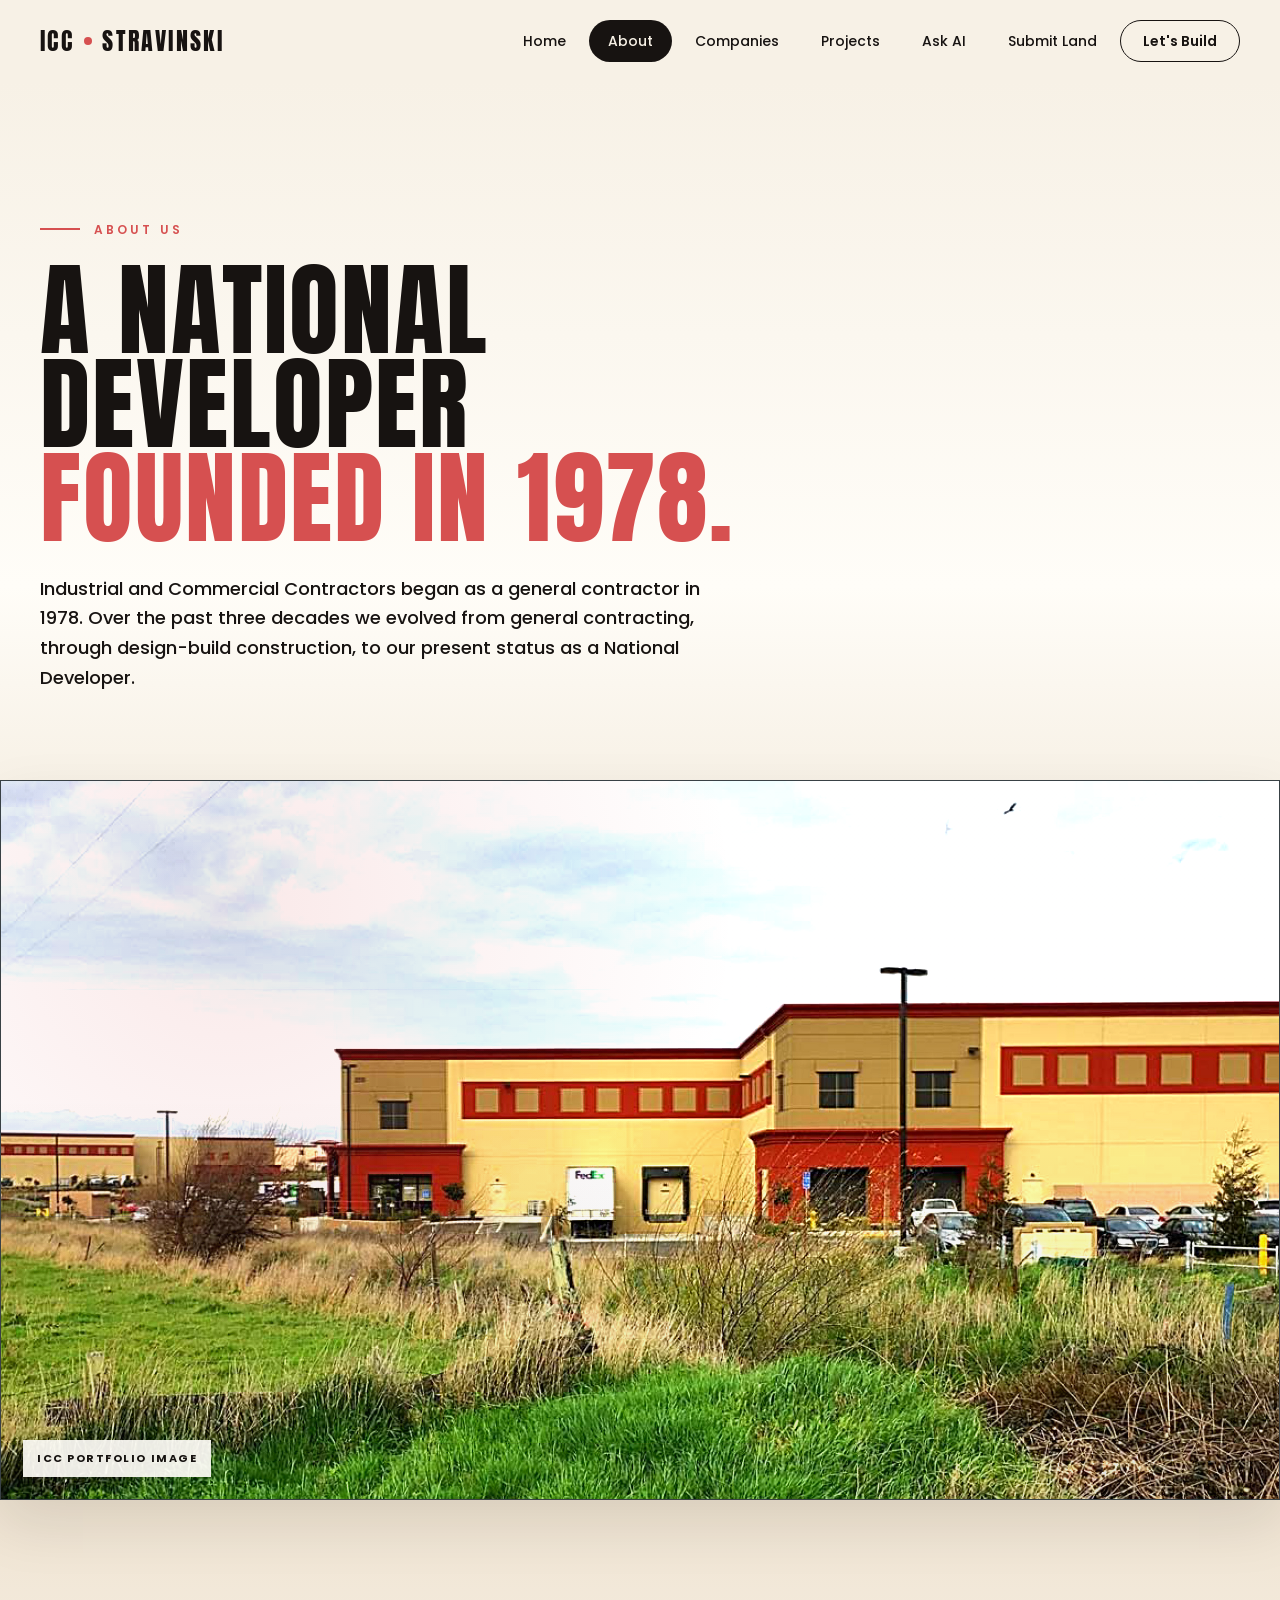
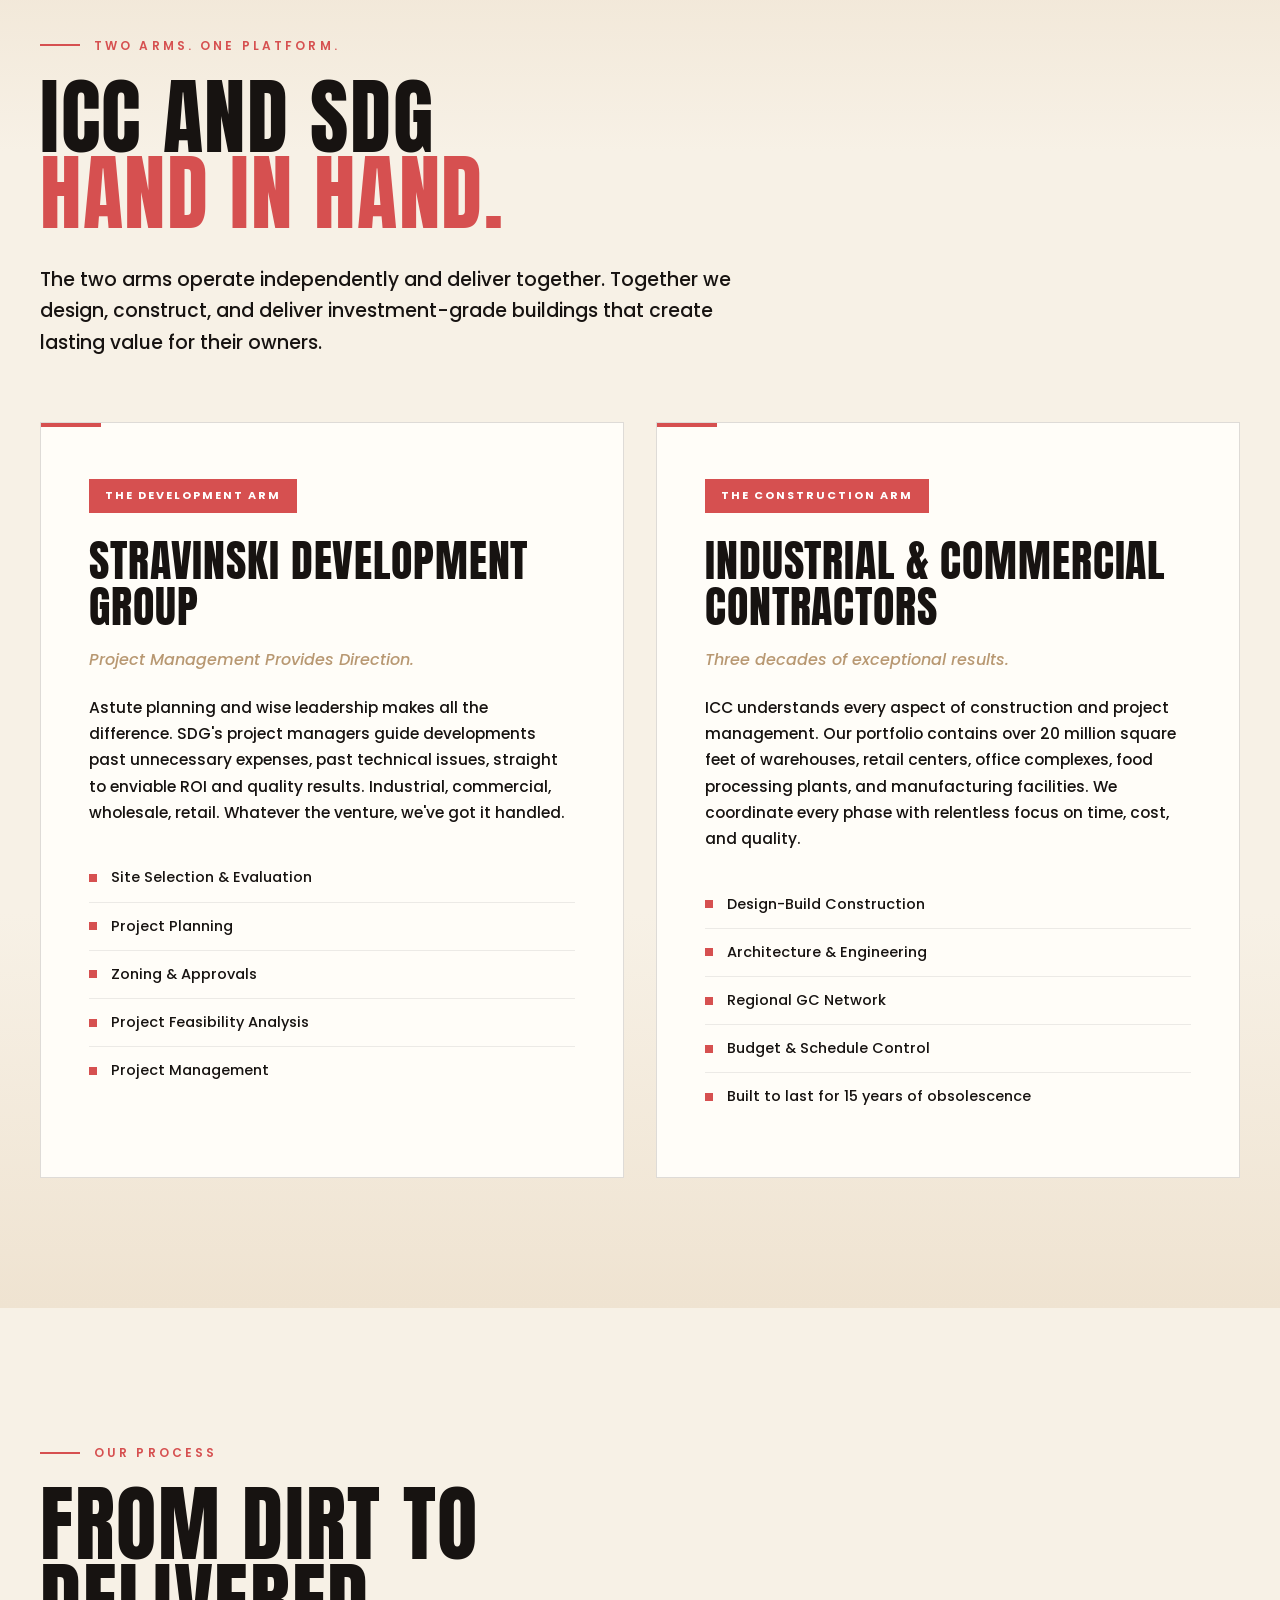
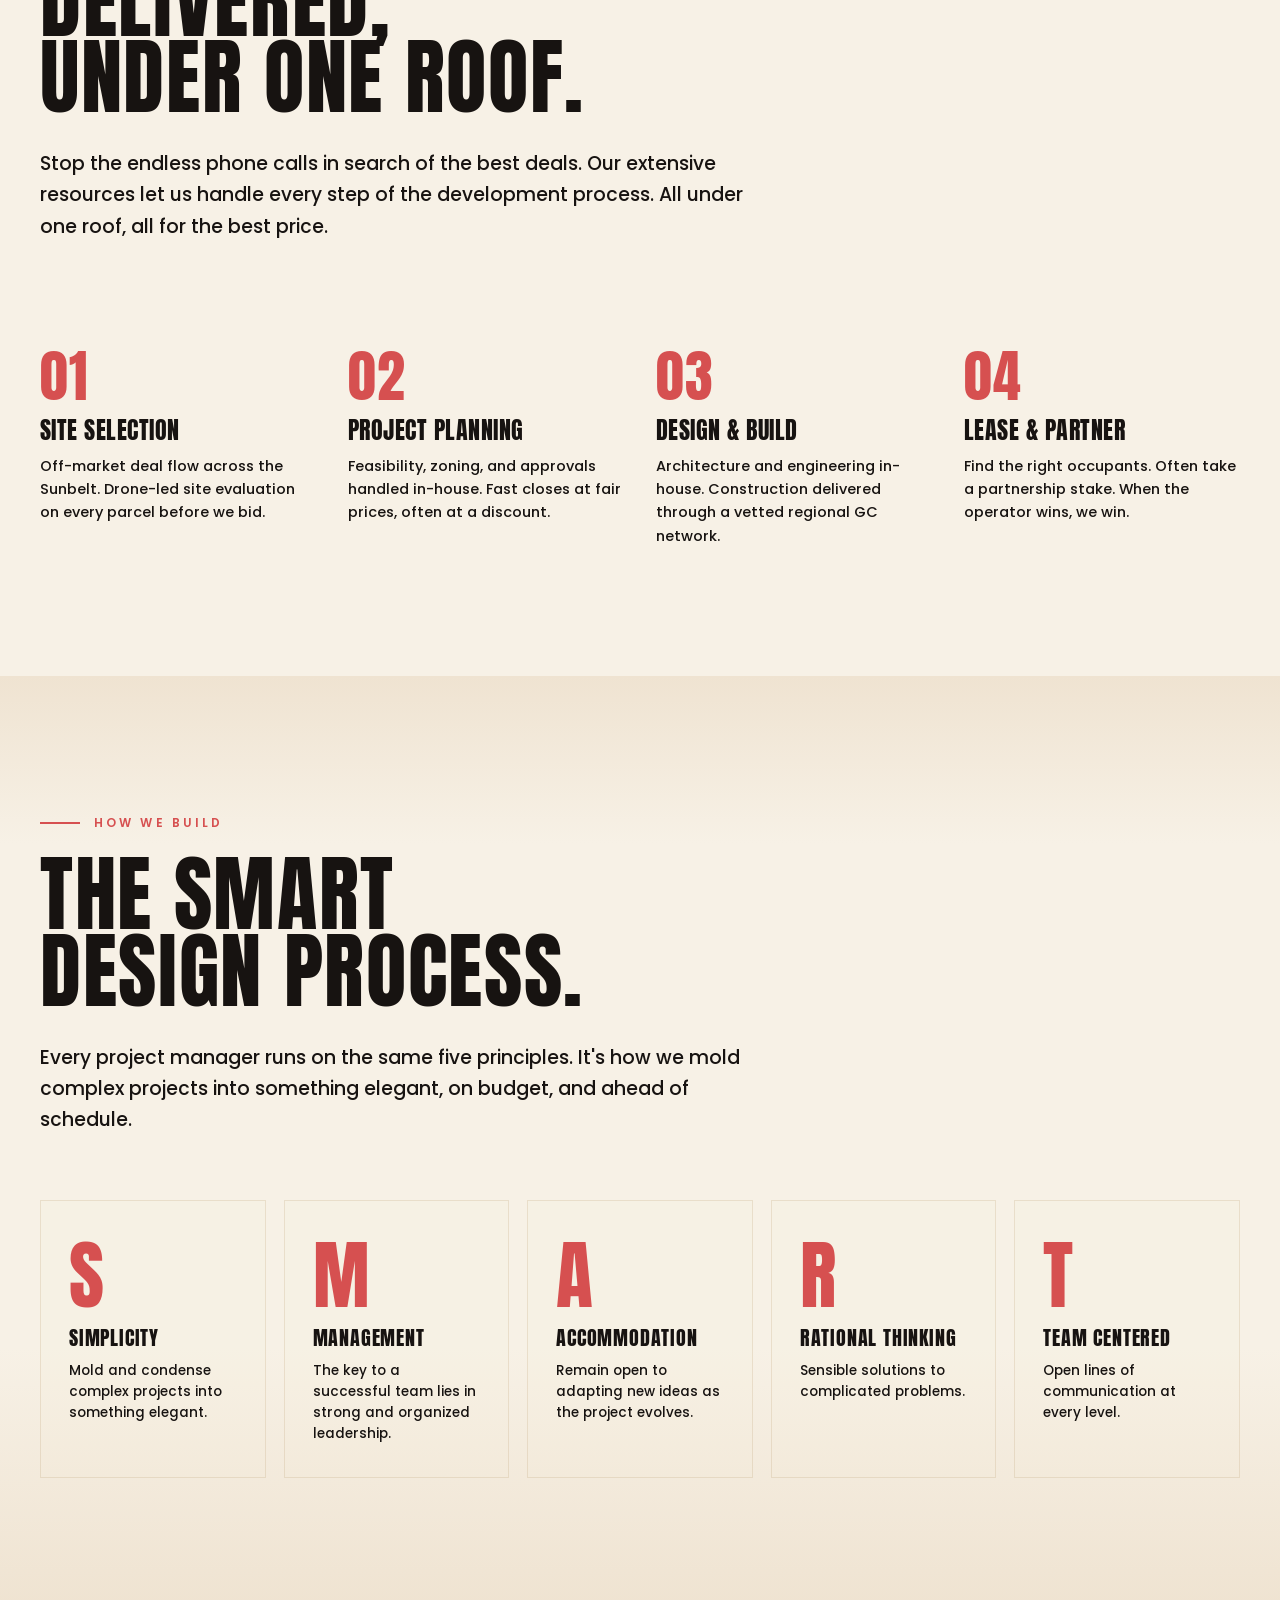
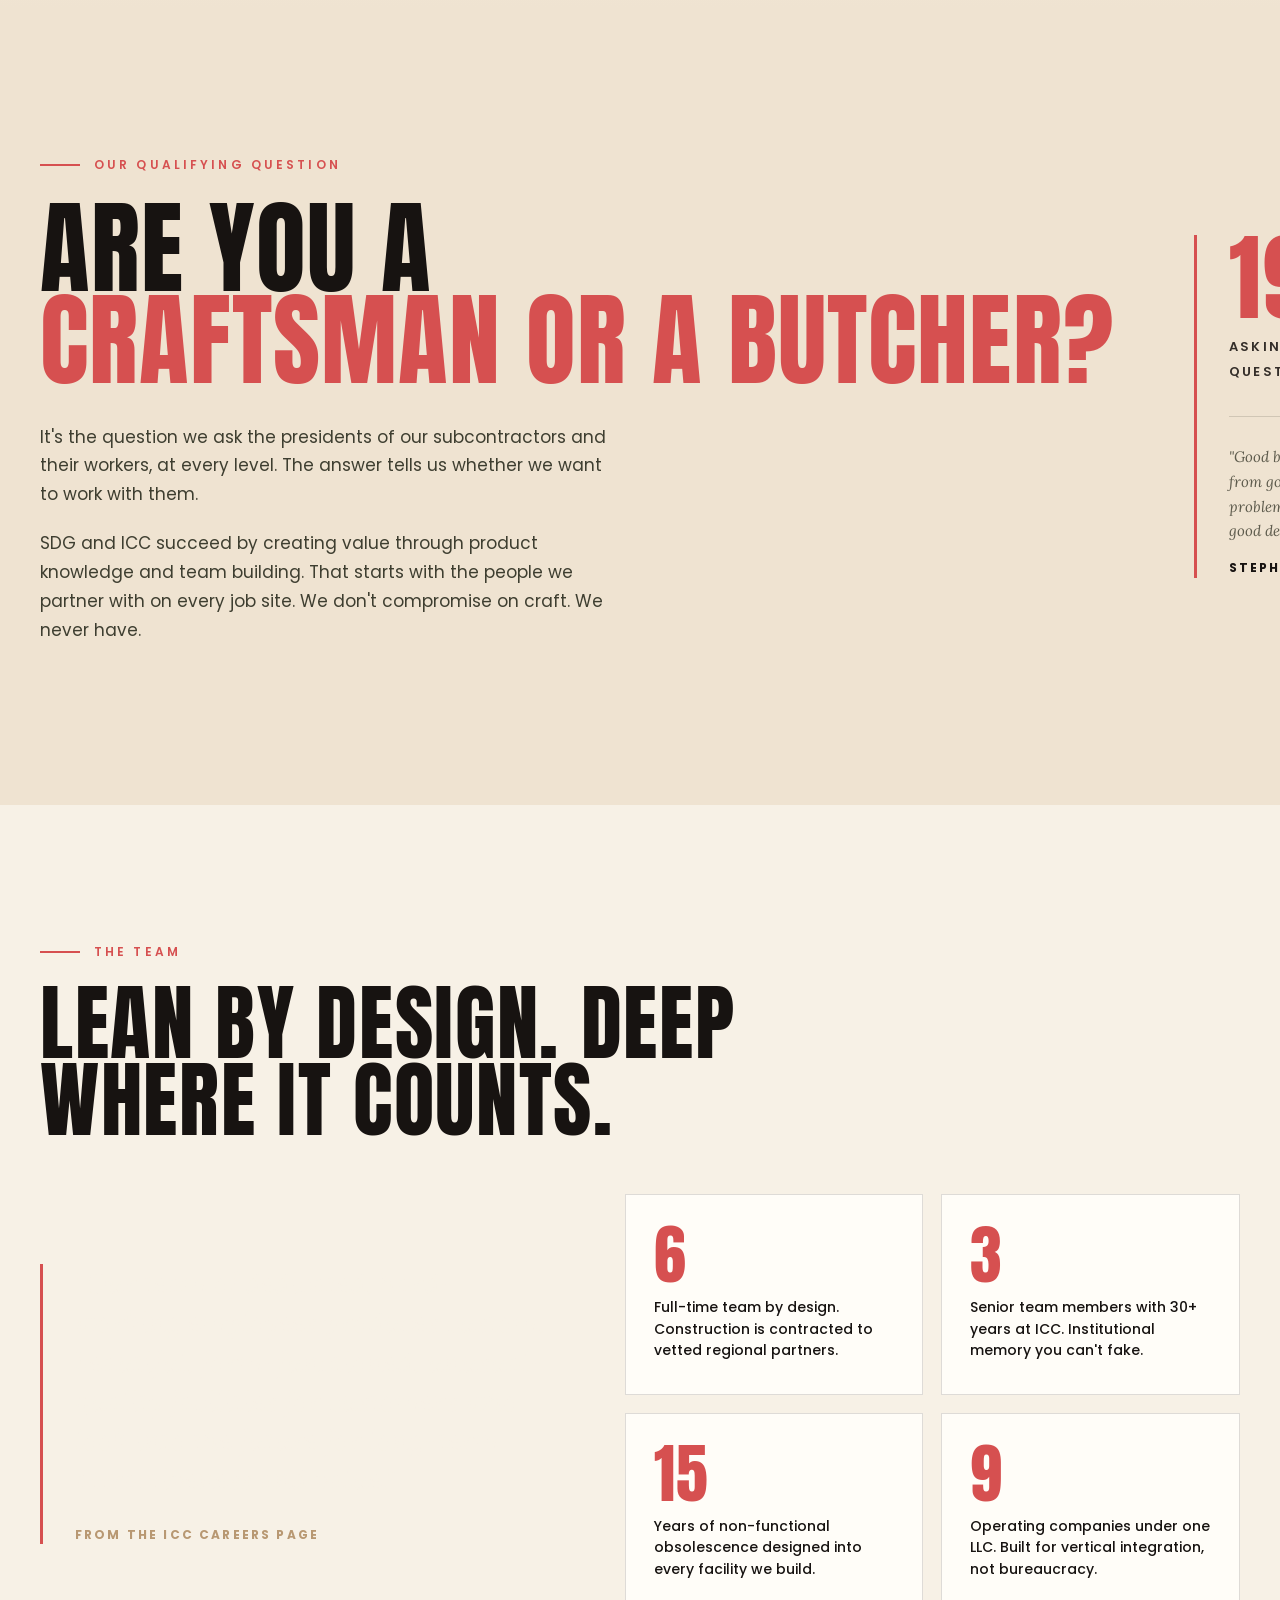
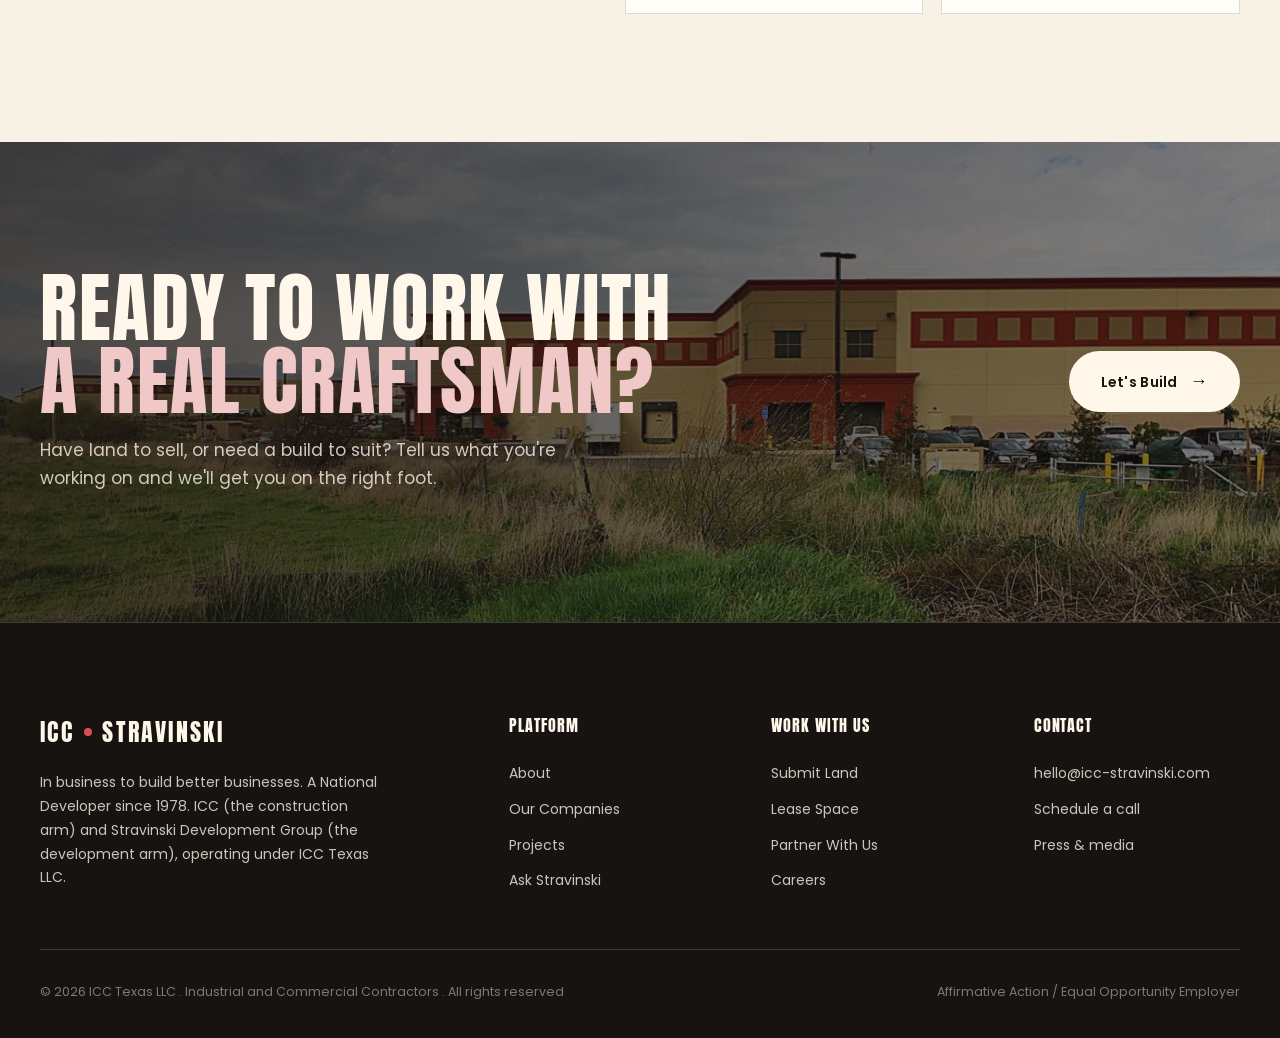
==== about.html @ 5b9fb5c4 "Initial ICC Stravinski static site" ====
<!doctype html>
<html lang="en">
<head>
<meta charset="utf-8">
<meta name="viewport" content="width=device-width, initial-scale=1">
<title>About . ICC Stravinski</title>
<link rel="icon" href="assets/icc/icc-logo.png">
<link rel="preconnect" href="https://fonts.googleapis.com">
<link rel="preconnect" href="https://fonts.gstatic.com" crossorigin>
<link href="https://fonts.googleapis.com/css2?family=Anton&family=Lora:ital,wght@0,400;0,500;1,400&family=Poppins:wght@400;500;600;700&display=swap" rel="stylesheet">
<link rel="stylesheet" href="styles.css">
</head>
<body>

<nav class="top">
  <div class="inner">
    <a href="index.html" class="logo">ICC<span class="accent-dot"></span>Stravinski</a>
    <ul>
      <li><a href="index.html" class="navbtn">Home</a></li>
      <li><a href="about.html" class="navbtn active">About</a></li>
      <li><a href="companies.html" class="navbtn">Companies</a></li>
      <li><a href="projects.html" class="navbtn">Projects</a></li>
      <li><a href="ask-stravinski.html" class="navbtn">Ask AI</a></li>
      <li><a href="submit-land.html" class="navbtn">Submit Land</a></li>
      <li><a href="contact.html" class="navbtn cta">Let's Build</a></li>
    </ul>
  </div>
</nav>

<header class="page-header">
  <div class="container">
    <div class="eyebrow">About Us</div>
    <h1>A National Developer <span class="accent">Founded in 1978.</span></h1>
    <p class="lede">Industrial and Commercial Contractors began as a general contractor in 1978. Over the past three decades we evolved from general contracting, through design-build construction, to our present status as a National Developer.</p>
  </div>
</header>

<!-- PORTFOLIO PHOTO -->
<section class="section section-olive-deep" style="padding: 0;">
  <div class="project-img p6 media-wide">
    <span class="image-kicker">ICC portfolio image</span>
  </div>
</section>

<!-- TWO ARMS -->
<section class="section section-olive">
  <div class="container">
    <div class="eyebrow">Two arms. One platform.</div>
    <h2>ICC and SDG <span class="accent">Hand in hand.</span></h2>
    <p class="lede">The two arms operate independently and deliver together. Together we design, construct, and deliver investment-grade buildings that create lasting value for their owners.</p>
    <div class="arms-grid">
      <div class="arm-card">
        <span class="tag-pill">The Development Arm</span>
        <h3>Stravinski Development Group</h3>
        <div class="sub">Project Management Provides Direction.</div>
        <p>Astute planning and wise leadership makes all the difference. SDG's project managers guide developments past unnecessary expenses, past technical issues, straight to enviable ROI and quality results. Industrial, commercial, wholesale, retail. Whatever the venture, we've got it handled.</p>
        <ul>
          <li>Site Selection &amp; Evaluation</li>
          <li>Project Planning</li>
          <li>Zoning &amp; Approvals</li>
          <li>Project Feasibility Analysis</li>
          <li>Project Management</li>
        </ul>
      </div>
      <div class="arm-card">
        <span class="tag-pill">The Construction Arm</span>
        <h3>Industrial &amp; Commercial Contractors</h3>
        <div class="sub">Three decades of exceptional results.</div>
        <p>ICC understands every aspect of construction and project management. Our portfolio contains over 20 million square feet of warehouses, retail centers, office complexes, food processing plants, and manufacturing facilities. We coordinate every phase with relentless focus on time, cost, and quality.</p>
        <ul>
          <li>Design-Build Construction</li>
          <li>Architecture &amp; Engineering</li>
          <li>Regional GC Network</li>
          <li>Budget &amp; Schedule Control</li>
          <li>Built to last for 15 years of obsolescence</li>
        </ul>
      </div>
    </div>
  </div>
</section>

<!-- PROCESS STEPS -->
<section class="section">
  <div class="container">
    <div class="eyebrow">Our Process</div>
    <h2>From dirt to delivered, under one roof.</h2>
    <p class="lede">Stop the endless phone calls in search of the best deals. Our extensive resources let us handle every step of the development process. All under one roof, all for the best price.</p>
    <div class="steps">
      <div class="step">
        <div class="number">01</div>
        <h3>Site Selection</h3>
        <p>Off-market deal flow across the Sunbelt. Drone-led site evaluation on every parcel before we bid.</p>
      </div>
      <div class="step">
        <div class="number">02</div>
        <h3>Project Planning</h3>
        <p>Feasibility, zoning, and approvals handled in-house. Fast closes at fair prices, often at a discount.</p>
      </div>
      <div class="step">
        <div class="number">03</div>
        <h3>Design &amp; Build</h3>
        <p>Architecture and engineering in-house. Construction delivered through a vetted regional GC network.</p>
      </div>
      <div class="step">
        <div class="number">04</div>
        <h3>Lease &amp; Partner</h3>
        <p>Find the right occupants. Often take a partnership stake. When the operator wins, we win.</p>
      </div>
    </div>
  </div>
</section>

<!-- SMART DESIGN -->
<section class="section section-olive">
  <div class="container">
    <div class="eyebrow">How We Build</div>
    <h2>The SMART Design process.</h2>
    <p class="lede">Every project manager runs on the same five principles. It's how we mold complex projects into something elegant, on budget, and ahead of schedule.</p>
    <div class="smart-grid">
      <div class="smart-tile">
        <div class="letter">S</div>
        <h4>Simplicity</h4>
        <p>Mold and condense complex projects into something elegant.</p>
      </div>
      <div class="smart-tile">
        <div class="letter">M</div>
        <h4>Management</h4>
        <p>The key to a successful team lies in strong and organized leadership.</p>
      </div>
      <div class="smart-tile">
        <div class="letter">A</div>
        <h4>Accommodation</h4>
        <p>Remain open to adapting new ideas as the project evolves.</p>
      </div>
      <div class="smart-tile">
        <div class="letter">R</div>
        <h4>Rational Thinking</h4>
        <p>Sensible solutions to complicated problems.</p>
      </div>
      <div class="smart-tile">
        <div class="letter">T</div>
        <h4>Team Centered</h4>
        <p>Open lines of communication at every level.</p>
      </div>
    </div>
  </div>
</section>

<!-- CRAFTSMAN -->
<section class="craftsman">
  <div class="container">
    <div class="grid">
      <div class="body">
        <div class="eyebrow">Our Qualifying Question</div>
        <h2>Are you a <span class="accent">Craftsman or a Butcher?</span></h2>
        <p>It's the question we ask the presidents of our subcontractors and their workers, at every level. The answer tells us whether we want to work with them.</p>
        <p>SDG and ICC succeed by creating value through product knowledge and team building. That starts with the people we partner with on every job site. We don't compromise on craft. We never have.</p>
      </div>
      <div class="side">
        <div class="since">1978</div>
        <small>Asking the question since</small>
        <div class="stamp">
          "Good buildings come from good people, and all problems are solved by good design."
          <strong>Stephen Gardiner</strong>
        </div>
      </div>
    </div>
  </div>
</section>

<!-- TEAM -->
<section class="section">
  <div class="container">
    <div class="eyebrow">The Team</div>
    <h2>Lean by design. Deep where it counts.</h2>
    <div class="team-grid">
      <div class="team-quote">
        "Our team of dedicated, hard-working employees produces custom, beautiful, form-functioned, unusual-quality facilities for customers who look into the future for long-term attractiveness and value."
        <small>From the ICC Careers Page</small>
      </div>
      <div class="team-stats">
        <div class="team-stat">
          <div class="num">6</div>
          <div class="label">Full-time team by design. Construction is contracted to vetted regional partners.</div>
        </div>
        <div class="team-stat">
          <div class="num">3</div>
          <div class="label">Senior team members with 30+ years at ICC. Institutional memory you can't fake.</div>
        </div>
        <div class="team-stat">
          <div class="num">15</div>
          <div class="label">Years of non-functional obsolescence designed into every facility we build.</div>
        </div>
        <div class="team-stat">
          <div class="num">9</div>
          <div class="label">Operating companies under one LLC. Built for vertical integration, not bureaucracy.</div>
        </div>
      </div>
    </div>
  </div>
</section>

<!-- CTA -->
<section class="cta-strip">
  <div class="container">
    <div>
      <h3>Ready to work with <span class="accent">A real Craftsman?</span></h3>
      <p>Have land to sell, or need a build to suit? Tell us what you're working on and we'll get you on the right foot.</p>
    </div>
    <div class="right">
      <a href="contact.html" class="btn btn-white">Let's Build <span class="arrow">→</span></a>
    </div>
  </div>
</section>

<!-- FOOTER -->
<footer>
  <div class="container">
    <div class="foot-grid">
      <div class="foot-brand">
        <a href="index.html" class="logo">ICC<span class="accent-dot"></span>Stravinski</a>
        <p>In business to build better businesses. A National Developer since 1978. ICC (the construction arm) and Stravinski Development Group (the development arm), operating under ICC Texas LLC.</p>
      </div>
      <div class="foot-col">
        <h5>Platform</h5>
        <ul>
            <li><a href="about.html">About</a></li>
            <li><a href="companies.html">Our Companies</a></li>
            <li><a href="projects.html">Projects</a></li>
            <li><a href="ask-stravinski.html">Ask Stravinski</a></li>
        </ul>
      </div>
      <div class="foot-col">
        <h5>Work With Us</h5>
        <ul>
          <li><a href="submit-land.html">Submit Land</a></li>
          <li><a href="contact.html">Lease Space</a></li>
          <li><a href="contact.html">Partner With Us</a></li>
          <li><a href="contact.html">Careers</a></li>
        </ul>
      </div>
      <div class="foot-col">
        <h5>Contact</h5>
        <ul>
          <li><a href="mailto:hello@icc-stravinski.com?subject=Website%20Inquiry">hello@icc-stravinski.com</a></li>
          <li><a href="contact.html">Schedule a call</a></li>
          <li><a href="contact.html">Press &amp; media</a></li>
        </ul>
      </div>
    </div>
    <div class="foot-bottom">
      <span>© 2026 ICC Texas LLC . Industrial and Commercial Contractors . All rights reserved</span>
      <span>Affirmative Action / Equal Opportunity Employer</span>
    </div>
  </div>
</footer>

</body>
</html>
---- styles.css ----
/* ============================================================
   ICC STRAVINSKI . Grand Construction direction
   Brighter ICC palette: ivory, red, black, and warm neutral accents
   ============================================================ */

:root {
  --ivory: #F7F1E6;
  --paper: #FFFDF8;
  --paper-warm: #EFE3D1;
  --ink: #171311;
  --slate: #504943;
  --slate-soft: #342E29;
  --copy-strong: #171311;
  --rule: rgba(23, 19, 17, 0.14);
  --rule-light: rgba(23, 19, 17, 0.08);
  --cream: #F7F1E6;
  --cream-2: #E8DFC8;
  --olive: #F7F1E6;
  --olive-2: #FFFDF8;
  --olive-deep: #171311;
  --tan: #B89872;
  --tan-deep: #8E6E4B;
  --tan-soft: #EFE3D1;
  --brand: #D65050;
  --brand-deep: #B63C3E;
}

* { box-sizing: border-box; margin: 0; padding: 0; }
html { scroll-behavior: smooth; }
body {
  font-family: 'Poppins', -apple-system, BlinkMacSystemFont, sans-serif;
  color: var(--ink);
  background: var(--ivory);
  line-height: 1.6;
  font-size: 16px;
  font-weight: 400;
  -webkit-font-smoothing: antialiased;
}

.display, h1, h2, .h-display {
  font-family: 'Anton', 'Oswald', 'Arial Narrow', sans-serif;
  font-weight: 400;
  letter-spacing: 0.02em;
  line-height: 0.95;
  text-transform: uppercase;
  color: var(--cream);
}

h3, h4 {
  font-family: 'Poppins', sans-serif;
  font-weight: 700;
  letter-spacing: 0;
  line-height: 1.2;
  color: var(--cream);
}

a { color: inherit; }
img { max-width: 100%; display: block; }
.container { max-width: 1280px; margin: 0 auto; padding: 0 40px; }

/* ---------- NAV ---------- */
nav.top {
  position: sticky; top: 0; z-index: 50;
  background: rgba(247, 241, 230, 0.96);
  backdrop-filter: blur(14px);
  -webkit-backdrop-filter: blur(14px);
  border-bottom: 0;
}
nav.top .inner {
  display: flex; align-items: center; justify-content: space-between;
  padding: 22px 40px;
  max-width: 1440px; margin: 0 auto;
  gap: 24px;
}
nav.top .logo {
  color: var(--ink);
}
.logo {
  font-family: 'Anton', sans-serif;
  font-weight: 400;
  letter-spacing: 0.1em;
  font-size: 24px;
  color: var(--cream);
  text-decoration: none;
  display: inline-flex; align-items: center; gap: 8px;
  flex-shrink: 0;
  text-transform: uppercase;
}
.logo .accent-dot {
  display: inline-block;
  width: 8px; height: 8px;
  background: var(--brand);
  border-radius: 50%;
  margin: 0 2px;
}
nav.top ul {
  list-style: none; display: flex; gap: 4px; align-items: center;
  flex-wrap: wrap;
}
nav.top ul a.navbtn {
  color: var(--ink);
  text-decoration: none;
  font-size: 14px;
  font-weight: 500;
  letter-spacing: 0;
  padding: 10px 18px;
  border-radius: 50px;
  border: 1.5px solid transparent;
  transition: all .2s ease;
}
nav.top ul a.navbtn:hover { color: var(--brand); }
nav.top ul a.navbtn.active {
  background: var(--ink);
  color: var(--ivory);
}
nav.top ul a.navbtn.cta {
  border-color: var(--ink);
  font-weight: 600;
  padding: 10px 22px;
}
nav.top ul a.navbtn.cta:hover {
  background: var(--brand);
  border-color: var(--brand);
  color: #fff;
}
nav.top ul a.navbtn.cta.active {
  background: var(--brand);
  color: #fff;
  border-color: var(--brand);
}

/* ---------- BUTTONS ---------- */
.btn {
  display: inline-flex; align-items: center; gap: 12px;
  padding: 16px 32px;
  font-family: 'Poppins', sans-serif;
  font-size: 14px; font-weight: 600; letter-spacing: 0.02em;
  text-decoration: none; cursor: pointer; border: none;
  transition: all .2s ease;
  border-radius: 50px;
}
.btn-primary { background: var(--brand); color: #fff; }
.btn-primary:hover { background: var(--brand-deep); transform: translateY(-1px); }
.btn-land {
  background: var(--brand);
  color: #fff;
  border: 1.5px solid var(--brand);
  box-shadow: 0 18px 38px rgba(214, 80, 80, 0.32);
}
.btn-land:hover {
  background: var(--brand-deep);
  border-color: var(--brand-deep);
  color: #fff;
  transform: translateY(-1px);
}
.btn-outline-light {
  background: transparent; color: var(--cream);
  border: 1.5px solid var(--cream);
}
.btn-outline-light:hover { background: var(--cream); color: var(--olive); }
.btn-outline-dark {
  background: transparent; color: var(--ink);
  border: 1.5px solid var(--ink);
}
.btn-outline-dark:hover { background: var(--ink); color: var(--ivory); }
.btn-tan { background: var(--tan); color: var(--olive); }
.btn-tan:hover { background: var(--tan-deep); color: var(--cream); }
.btn-white { background: #fff7ea; color: var(--ink); }
.btn-white:hover { background: #fff; color: var(--brand); transform: translateY(-1px); }
.btn .arrow { transition: transform .2s ease; font-size: 18px; }
.btn:hover .arrow { transform: translateX(4px); }

/* ---------- HERO (Grand-style: full-bleed photo, centered content) ---------- */
.hero {
  position: relative;
  min-height: 100vh;
  display: flex; align-items: center; justify-content: center;
  overflow: hidden;
  background-color: var(--ink);
  text-align: center;
  margin-bottom: -1px;
}
.hero::before {
  content: ""; position: absolute; inset: 0;
  background-color: #231B18;
  background-image:
    linear-gradient(180deg, rgba(23,19,17,0.22) 0%, rgba(23,19,17,0.17) 44%, rgba(23,19,17,0.44) 72%, rgba(247,241,230,0.92) 100%),
    url('assets/icc/Header_4.jpg');
  background-position: center 46%;
  background-size: cover;
  background-repeat: no-repeat;
  filter: brightness(1.12) contrast(1.02);
  z-index: 1;
}
.hero .container {
  position: relative; z-index: 2;
  padding-top: 60px; padding-bottom: 60px;
  display: flex; flex-direction: column; align-items: center;
}
.hero .eyebrow {
  display: inline-flex; align-items: center; gap: 14px;
  font-size: 12px; letter-spacing: 0.26em; text-transform: uppercase;
  color: var(--tan); font-weight: 600;
  margin-bottom: 32px;
}
.hero .eyebrow::before { content: ""; width: 40px; height: 2px; background: var(--tan); }
.hero h1 {
  font-size: clamp(56px, 10vw, 156px);
  color: #fff7ea;
  max-width: 22ch;
  margin: 0 auto 36px;
  line-height: 0.9;
  text-align: center;
}
.hero h1 .accent { color: #f2dfc4; }
.hero p.lede {
  font-size: 19px;
  color: #fff7ea;
  margin: 0 auto 48px;
  max-width: 62ch;
  line-height: 1.7;
  text-align: center;
}
.hero .actions {
  display: flex; gap: 18px; flex-wrap: wrap;
  justify-content: center;
}
.hero .photo-tag {
  position: absolute; right: 40px; bottom: 32px; z-index: 3;
  color: rgba(255,247,234,0.75);
  font-size: 11px; letter-spacing: 0.18em; text-transform: uppercase;
}
.hero-with-photo::before {
  background:
    linear-gradient(180deg, rgba(31,33,20,0.55) 0%, rgba(31,33,20,0.30) 50%, rgba(31,33,20,0.55) 100%),
    url('https://images.unsplash.com/photo-1565008447742-97f6f38c985c?w=2000&q=85&auto=format&fit=crop') center/cover;
}
/* ---------- MEDIA PLACEHOLDERS (photo/video swap slots) ---------- */
.media-slot {
  position: relative;
  background: var(--olive-2);
  border: 2px dashed rgba(192,164,125,0.45);
  display: flex; flex-direction: column;
  align-items: center; justify-content: center;
  text-align: center;
  overflow: hidden;
  transition: all .2s ease;
}
.media-slot:hover { border-color: var(--tan); }
.media-slot::before {
  content: ""; position: absolute; inset: 0;
  background:
    repeating-linear-gradient(45deg, rgba(192,164,125,0.03) 0 18px, rgba(192,164,125,0.07) 18px 36px);
}
.media-slot .slot-label {
  position: relative; z-index: 2;
  font-family: 'Anton', sans-serif;
  font-size: 18px; letter-spacing: 0.18em; text-transform: uppercase;
  color: var(--tan); margin-top: 14px;
}
.media-slot .slot-sub {
  position: relative; z-index: 2;
  font-size: 12px; letter-spacing: 0.14em; text-transform: uppercase;
  color: var(--cream-2); opacity: 0.6; margin-top: 8px;
  font-weight: 500;
}
.media-slot .slot-icon {
  position: relative; z-index: 2;
  width: 64px; height: 64px;
  border: 2px solid var(--tan);
  border-radius: 50%;
  display: flex; align-items: center; justify-content: center;
}
.media-slot .slot-icon svg {
  width: 28px; height: 28px;
  fill: var(--tan); stroke: var(--tan);
}
.media-slot.video .slot-icon { background: var(--brand); border-color: var(--brand); }
.media-slot.video .slot-icon svg { fill: #fff; stroke: #fff; }
.media-slot.aspect-16x9 { aspect-ratio: 16/9; }
.media-slot.aspect-4x3 { aspect-ratio: 4/3; }
.media-slot.aspect-4x5 { aspect-ratio: 4/5; }
.media-slot.full-bleed {
  position: absolute; inset: 0;
  border: none; background: var(--olive-deep);
}
.media-slot.full-bleed::before { opacity: 0.35; }

/* legacy class kept for any older references */
.photo-placeholder {
  position: absolute; inset: 0; z-index: 0;
  background:
    repeating-linear-gradient(45deg, rgba(192,164,125,0.04) 0 20px, rgba(192,164,125,0.08) 20px 40px);
  display: flex; align-items: center; justify-content: center;
}
.photo-placeholder span {
  font-family: 'Anton', sans-serif;
  font-size: 14px; letter-spacing: 0.18em; text-transform: uppercase;
  color: var(--tan); opacity: 0.4;
}
@media (max-width: 760px) {
  .hero { min-height: 580px; }
}

/* ---------- PAGE HEADER ---------- */
.page-header {
  background: var(--olive);
  padding: 130px 0 90px;
  border-bottom: 1px solid var(--rule);
  position: relative;
}
.page-header .eyebrow {
  font-size: 12px; letter-spacing: 0.26em; text-transform: uppercase;
  color: var(--tan); font-weight: 600;
  display: inline-flex; align-items: center; gap: 14px;
  margin-bottom: 24px;
}
.page-header .eyebrow::before { content: ""; width: 40px; height: 2px; background: var(--tan); }
.page-header h1 {
  font-size: clamp(52px, 8vw, 110px);
  max-width: 18ch;
  margin-bottom: 28px;
  line-height: 0.92;
  color: var(--cream);
}
.page-header h1 .accent { color: var(--tan); }
.page-header p.lede {
  font-size: 18px;
  color: var(--cream-2);
  max-width: 62ch;
  line-height: 1.65;
}

/* ---------- TRUST STRIP ---------- */
.trust {
  background: var(--olive-deep);
  padding: 50px 0;
  color: var(--cream);
  border-top: 1px solid rgba(192,164,125,0.18);
  border-bottom: 1px solid rgba(192,164,125,0.18);
}
.trust .grid {
  display: grid; grid-template-columns: repeat(4, 1fr);
  gap: 32px; text-align: center;
}
.trust .item .num {
  font-family: 'Anton', sans-serif;
  font-size: 56px; font-weight: 400;
  color: var(--tan);
  line-height: 0.95;
  margin-bottom: 8px;
  letter-spacing: 0.02em;
}
.trust .item .label {
  font-size: 11px; letter-spacing: 0.2em;
  text-transform: uppercase; color: var(--cream-2);
  font-weight: 600;
}
@media (max-width: 760px) { .trust .grid { grid-template-columns: repeat(2, 1fr); gap: 32px; } }

/* ---------- CLIENT MARQUEE ---------- */
.clients {
  background: var(--olive);
  padding: 90px 0;
  border-bottom: 1px solid var(--rule);
}
.clients .label {
  text-align: center;
  font-size: 12px; letter-spacing: 0.26em; text-transform: uppercase;
  color: var(--tan); font-weight: 600;
  margin-bottom: 44px;
}
.client-grid {
  display: grid; grid-template-columns: repeat(7, 1fr);
  gap: 16px; align-items: stretch;
}
.client-name {
  font-family: 'Poppins', sans-serif;
  font-weight: 600;
  font-size: 13.5px;
  color: var(--cream);
  text-align: center;
  letter-spacing: 0.02em;
  padding: 22px 10px;
  border: 1px solid var(--rule);
  background: rgba(192,164,125,0.04);
  line-height: 1.3;
  transition: all .2s ease;
  display: flex; align-items: center; justify-content: center;
  flex-direction: column;
  gap: 8px;
  cursor: pointer;
  appearance: none;
  min-height: 84px;
}
.client-name::after {
  content: "View case study";
  color: var(--brand);
  display: block;
  font-size: 9px;
  font-weight: 800;
  letter-spacing: 0.18em;
  line-height: 1;
  text-transform: uppercase;
  transition: color .2s ease;
}
.client-name:hover {
  border-color: var(--tan);
  background: var(--tan);
  color: var(--olive);
}
.client-name:hover::after {
  color: var(--olive);
}
.client-name:focus-visible {
  outline: 3px solid rgba(214,80,80,0.35);
  outline-offset: 3px;
}
@media (max-width: 1000px) { .client-grid { grid-template-columns: repeat(4, 1fr); } }
@media (max-width: 640px) { .client-grid { grid-template-columns: repeat(2, 1fr); } }

/* ---------- CLIENT CASE STUDY MODAL ---------- */
body.modal-open { overflow: hidden; }
.client-modal {
  position: fixed;
  inset: 0;
  z-index: 200;
  display: none;
  align-items: center;
  justify-content: center;
  padding: 28px;
}
.client-modal.is-open { display: flex; }
.client-modal__backdrop {
  position: absolute;
  inset: 0;
  background: rgba(23,19,17,0.72);
  backdrop-filter: blur(6px);
}
.client-modal__panel {
  position: relative;
  z-index: 2;
  width: min(940px, 100%);
  max-height: min(780px, calc(100vh - 44px));
  overflow: auto;
  background:
    linear-gradient(145deg, rgba(255,253,248,1) 0%, rgba(247,241,230,1) 100%);
  color: var(--ink);
  border: 1px solid rgba(23,19,17,0.12);
  box-shadow: 0 34px 90px rgba(0,0,0,0.34);
  padding: clamp(32px, 5vw, 64px);
}
.client-modal__close {
  position: absolute;
  top: 18px;
  right: 18px;
  width: 44px;
  height: 44px;
  border: 1px solid rgba(23,19,17,0.14);
  background: #fff;
  color: var(--ink);
  font-size: 18px;
  font-weight: 800;
  line-height: 1;
  cursor: pointer;
}
.client-modal__close:hover {
  background: var(--brand);
  color: #fff;
  border-color: var(--brand);
}
.client-modal__label {
  display: inline-flex;
  align-items: center;
  gap: 14px;
  color: var(--brand);
  font-size: 11px;
  letter-spacing: 0.22em;
  text-transform: uppercase;
  font-weight: 700;
  margin-bottom: 20px;
}
.client-modal__label::before {
  content: "";
  width: 40px;
  height: 2px;
  background: var(--brand);
}
.client-modal h3 {
  font-family: 'Anton', sans-serif;
  font-size: clamp(48px, 8vw, 92px);
  color: var(--ink);
  line-height: 0.95;
  text-transform: uppercase;
  letter-spacing: 0.02em;
  margin-bottom: 12px;
}
.client-modal__category {
  color: var(--brand);
  font-size: 12px;
  letter-spacing: 0.16em;
  text-transform: uppercase;
  font-weight: 700;
  margin-bottom: 40px;
}
.client-modal__grid {
  display: grid;
  grid-template-columns: 1fr 1fr;
  gap: 34px;
  margin-bottom: 36px;
}
.client-modal__grid > div {
  background: #fff;
  border: 1px solid rgba(23,19,17,0.10);
  padding: 30px;
}
.client-modal h4 {
  color: var(--ink);
  font-family: 'Anton', sans-serif;
  font-size: 24px;
  line-height: 1;
  text-transform: uppercase;
  letter-spacing: 0.04em;
  margin-bottom: 18px;
}
.client-modal p,
.client-modal blockquote {
  color: var(--slate-soft);
  font-size: 16px;
  line-height: 1.68;
}
.client-modal blockquote {
  border-left: 4px solid var(--brand);
  padding-left: 20px;
  font-family: 'Lora', Georgia, serif;
  font-style: italic;
}
.client-modal__link {
  color: var(--ink);
  text-decoration: none;
  font-weight: 800;
  font-size: 13px;
  letter-spacing: 0.08em;
  text-transform: uppercase;
  border-bottom: 2px solid var(--brand);
  padding-bottom: 4px;
}
.client-modal__link:hover { color: var(--brand); }
@media (max-width: 760px) {
  .client-modal {
    padding: 14px;
    align-items: flex-end;
  }
  .client-modal__panel {
    max-height: calc(100vh - 28px);
    padding: 38px 22px 28px;
  }
  .client-modal__grid {
    grid-template-columns: 1fr;
    gap: 16px;
  }
  .client-modal__grid > div {
    padding: 22px;
  }
}

/* ---------- SECTIONS ---------- */
.section { padding: 130px 0; }
.section-olive { background: var(--olive); }
.section-olive-deep { background: var(--olive-deep); }
.section-tan { background: var(--tan-soft); color: var(--ink); }
.section-paper { background: var(--paper); color: var(--ink); }
.center { text-align: center; }
.section .eyebrow {
  font-size: 12px; letter-spacing: 0.26em; text-transform: uppercase;
  color: var(--tan); font-weight: 600;
  display: inline-flex; align-items: center; gap: 14px;
  margin-bottom: 24px;
}
.section .eyebrow::before { content: ""; width: 40px; height: 2px; background: var(--tan); }
.section-actions,
.page-header .actions {
  display: flex;
  flex-wrap: wrap;
  gap: 14px;
  align-items: center;
  margin-top: 32px;
}
.section-tan .eyebrow,
.section-paper .eyebrow { color: var(--brand); }
.section-tan .eyebrow::before,
.section-paper .eyebrow::before { background: var(--brand); }
.section h2 {
  font-size: clamp(44px, 6.5vw, 96px);
  margin-bottom: 32px;
  max-width: 18ch;
  line-height: 0.92;
  color: var(--cream);
}
.section h2 .accent { color: var(--tan); }
.section-tan h2,
.section-paper h2 { color: var(--ink); }
.section-tan h2 .accent,
.section-paper h2 .accent { color: var(--brand); }
.section.center h2 { margin-left: auto; margin-right: auto; }
.section .lede {
  font-size: 19px; max-width: 60ch;
  color: var(--cream-2);
  line-height: 1.65;
}
.section.center .lede { margin: 0 auto; }
.section-tan .lede,
.section-paper .lede { color: var(--slate-soft); }

/* ---------- FEATURE CARDS (3-up like Grand About) ---------- */
.features-grid {
  display: grid; grid-template-columns: repeat(3, 1fr);
  gap: 40px;
  margin-top: 80px;
}
.feature { text-align: left; }
.feature .icon-square {
  width: 64px; height: 64px;
  background: var(--brand);
  color: #fff;
  border-radius: 8px;
  display: flex; align-items: center; justify-content: center;
  margin-bottom: 28px;
}
.feature .icon-square svg {
  width: 32px; height: 32px;
  stroke: #fff; fill: none; stroke-width: 2;
}
.feature h3 {
  font-family: 'Anton', sans-serif;
  font-size: 32px;
  font-weight: 400;
  letter-spacing: 0.02em;
  line-height: 1.05;
  margin-bottom: 16px;
  text-transform: uppercase;
  color: var(--cream);
}
.section-tan .feature h3,
.section-paper .feature h3 { color: var(--ink); }
.feature p {
  color: var(--cream-2);
  font-size: 15.5px;
  line-height: 1.65;
}
.section-tan .feature p,
.section-paper .feature p { color: var(--slate-soft); }
@media (max-width: 900px) { .features-grid { grid-template-columns: 1fr; gap: 40px; } }

/* ---------- TWO ARMS ---------- */
.arms-grid {
  display: grid; grid-template-columns: 1fr 1fr; gap: 32px;
  margin-top: 64px;
}
.arm-card {
  background: var(--olive-2);
  border: 1px solid var(--rule);
  padding: 56px 48px;
  position: relative;
}
.arm-card::before {
  content: ""; position: absolute; left: 0; top: 0;
  width: 60px; height: 4px; background: var(--brand);
}
.tag-pill {
  display: inline-block;
  background: var(--tan);
  color: var(--olive);
  padding: 8px 16px;
  font-size: 11px; letter-spacing: 0.18em; text-transform: uppercase;
  font-weight: 700;
  margin-bottom: 24px;
}
.section-tan .tag-pill,
.section-paper .tag-pill { background: var(--ink); color: var(--cream); }
.arm-card h3 {
  font-family: 'Anton', sans-serif;
  font-size: 44px; margin-bottom: 18px;
  line-height: 1.05;
  font-weight: 400;
  letter-spacing: 0.02em;
  text-transform: uppercase;
  color: var(--cream);
}
.arm-card .sub {
  font-family: 'Poppins', sans-serif;
  font-style: italic; color: var(--tan);
  font-size: 16px;
  font-weight: 500;
  margin-bottom: 22px;
}
.arm-card p {
  color: var(--cream-2); font-size: 15.5px;
  line-height: 1.7; margin-bottom: 28px;
}
.arm-card ul { list-style: none; }
.arm-card ul li {
  padding: 12px 0; border-bottom: 1px solid rgba(192,164,125,0.18);
  font-size: 14.5px; color: var(--cream);
  display: flex; align-items: center; gap: 14px;
  font-weight: 500;
}
.arm-card ul li::before {
  content: ""; width: 8px; height: 8px;
  background: var(--brand); flex-shrink: 0;
}
.arm-card ul li:last-child { border-bottom: none; }
@media (max-width: 900px) { .arms-grid { grid-template-columns: 1fr; } }

/* ---------- PROCESS STEPS ---------- */
.steps {
  display: grid; grid-template-columns: repeat(4, 1fr);
  gap: 32px;
  margin-top: 80px;
}
.step {
  border-top: 2px solid var(--cream);
  padding-top: 24px;
}
.section-tan .step { border-top-color: var(--ink); }
.step .number {
  font-family: 'Anton', sans-serif;
  font-size: 56px;
  color: var(--brand);
  line-height: 1; margin-bottom: 14px;
  letter-spacing: 0.02em;
}
.step h3 {
  font-family: 'Anton', sans-serif;
  font-size: 24px; font-weight: 400;
  text-transform: uppercase;
  letter-spacing: 0.02em;
  margin-bottom: 12px; line-height: 1.05;
  color: var(--cream);
}
.section-tan .step h3,
.section-paper .step h3 { color: var(--ink); }
.step p {
  color: var(--cream-2);
  font-size: 14.5px; line-height: 1.6;
}
.section-tan .step p,
.section-paper .step p { color: var(--slate-soft); }
@media (max-width: 900px) { .steps { grid-template-columns: repeat(2, 1fr); } }

/* ---------- SMART DESIGN ---------- */
.smart-grid {
  display: grid; grid-template-columns: repeat(5, 1fr);
  gap: 18px; margin-top: 64px;
}
.smart-tile {
  background: rgba(232,223,200,0.05);
  border: 1px solid rgba(192,164,125,0.25);
  padding: 40px 28px 32px;
  text-align: left;
  transition: all .25s ease;
}
.smart-tile:hover {
  border-color: var(--tan);
  background: rgba(192,164,125,0.10);
}
.smart-tile .letter {
  font-family: 'Anton', sans-serif;
  font-size: 76px; font-weight: 400;
  color: var(--brand);
  line-height: 0.9; margin-bottom: 18px;
  letter-spacing: 0.02em;
}
.smart-tile h4 {
  font-family: 'Anton', sans-serif;
  font-size: 20px; font-weight: 400;
  letter-spacing: 0.04em; text-transform: uppercase;
  color: var(--cream);
  margin-bottom: 12px; line-height: 1.1;
}
.smart-tile p {
  font-size: 13.5px; color: var(--cream-2);
  line-height: 1.55;
}
.section-tan .smart-tile,
.section-paper .smart-tile {
  background: rgba(255,255,255,0.5);
  border-color: rgba(45,47,28,0.18);
}
.section-tan .smart-tile h4,
.section-paper .smart-tile h4 { color: var(--ink); }
.section-tan .smart-tile p,
.section-paper .smart-tile p { color: var(--slate-soft); }
@media (max-width: 900px) { .smart-grid { grid-template-columns: repeat(2, 1fr); } }
@media (max-width: 500px) { .smart-grid { grid-template-columns: 1fr; } }

/* Final Ask page readability override. The chat card sits on white, so keep all
   non-user message text in black regardless of earlier dark-section defaults. */
.ask-hero-chat,
.ask-hero-chat .ai-chat-header,
.ask-hero-chat .ai-chat-header span.title,
.ask-hero-chat .ai-chat-header small,
.ask-hero-chat .msg.bot,
.ask-hero-chat .ai-input input {
  color: var(--ink) !important;
  opacity: 1 !important;
}
.ask-hero-chat .msg.bot {
  background: var(--ivory) !important;
  border-left-color: var(--brand) !important;
}
.ask-hero-chat .ai-input input::placeholder {
  color: rgba(23,19,17,0.58) !important;
}

/* ---------- CRAFTSMAN CALLOUT ---------- */
.craftsman {
  background: var(--tan-soft);
  color: var(--ink);
  padding: 140px 0;
  position: relative;
  overflow: hidden;
}
.craftsman .container { position: relative; z-index: 2; }
.craftsman .grid {
  display: grid; grid-template-columns: 1.6fr 1fr; gap: 80px;
  align-items: center;
}
.craftsman .eyebrow {
  color: var(--brand);
  font-size: 12px; letter-spacing: 0.26em; text-transform: uppercase;
  font-weight: 600;
  display: inline-flex; align-items: center; gap: 14px;
  margin-bottom: 28px;
}
.craftsman .eyebrow::before { content: ""; width: 40px; height: 2px; background: var(--brand); }
.craftsman h2 {
  font-family: 'Anton', sans-serif;
  font-size: clamp(50px, 8vw, 120px);
  font-weight: 400;
  letter-spacing: 0.01em;
  color: var(--ink);
  line-height: 0.9;
  margin-bottom: 36px;
  text-transform: uppercase;
}
.craftsman h2 .accent { color: var(--brand); }
.craftsman .body p {
  color: rgba(31,33,20,0.85);
  font-size: 17px; line-height: 1.7;
  margin-bottom: 20px; max-width: 52ch;
}
.craftsman .side {
  border-left: 3px solid var(--brand);
  padding-left: 32px;
}
.craftsman .side .since {
  font-family: 'Anton', sans-serif;
  font-size: 96px; color: var(--brand);
  font-weight: 400; line-height: 0.9; margin-bottom: 12px;
  letter-spacing: 0.02em;
}
.craftsman .side small {
  color: var(--slate-soft); font-size: 13px;
  letter-spacing: 0.18em; text-transform: uppercase;
  font-weight: 600;
}
.craftsman .side .stamp {
  margin-top: 32px; padding-top: 28px;
  border-top: 1px solid rgba(31,33,20,0.15);
  color: rgba(31,33,20,0.7); font-size: 15px;
  line-height: 1.65; font-style: italic;
  font-family: 'Lora', Georgia, serif;
}
.craftsman .side .stamp strong {
  display: block; margin-top: 14px;
  color: var(--ink); font-style: normal; font-family: 'Poppins', sans-serif;
  font-size: 12px; letter-spacing: 0.18em; text-transform: uppercase;
  font-weight: 700;
}
@media (max-width: 900px) {
  .craftsman .grid { grid-template-columns: 1fr; gap: 48px; }
}

/* ---------- AUDIENCE CARDS ---------- */
.audience-grid {
  display: grid; grid-template-columns: repeat(3, 1fr);
  gap: 24px; margin-top: 64px;
}
.audience-card {
  background: var(--olive-2);
  padding: 44px 40px 40px;
  border: 1px solid var(--rule);
  display: flex; flex-direction: column;
  min-height: 380px;
  position: relative;
  transition: all .25s ease;
  text-decoration: none;
  color: var(--cream);
}
.audience-card:hover {
  background: var(--brand);
  border-color: var(--brand);
  transform: translateY(-4px);
}
.audience-card:hover h3,
.audience-card:hover p { color: #fff; }
.audience-card:hover .link-arrow { color: #fff; }
.audience-card:hover .tag-pill { background: #fff; color: var(--brand); }
.audience-card h3 {
  font-family: 'Anton', sans-serif;
  font-size: 32px; margin-bottom: 16px; line-height: 1.05;
  font-weight: 400;
  letter-spacing: 0.02em;
  text-transform: uppercase;
  color: var(--cream);
  transition: color .25s ease;
}
.audience-card p {
  color: var(--cream-2); font-size: 15px; flex-grow: 1; margin-bottom: 32px;
  line-height: 1.65;
  transition: color .25s ease;
}
.link-arrow {
  color: var(--tan); font-weight: 700;
  font-size: 13px; letter-spacing: 0.06em;
  display: inline-flex; align-items: center; gap: 10px;
  text-transform: uppercase;
  transition: color .25s ease;
}
.audience-card .link-arrow .arrow { transition: transform .2s ease; }
.audience-card:hover .arrow { transform: translateX(6px); }
@media (max-width: 900px) { .audience-grid { grid-template-columns: 1fr; } }

/* ---------- COMPANIES ---------- */
.companies-grid {
  display: grid; grid-template-columns: repeat(3, 1fr);
  gap: 24px; margin-top: 64px;
}
.company-card {
  background: var(--olive-2);
  border: 1px solid var(--rule);
  padding: 36px 32px;
  display: flex; flex-direction: column; gap: 16px;
  min-height: 240px;
  transition: all .25s ease;
  position: relative;
}
.company-card:hover {
  background: var(--tan);
  border-color: var(--tan);
}
.company-card:hover .role { color: var(--brand); }
.company-card:hover .name { color: var(--olive); }
.company-card:hover .desc { color: rgba(31,33,20,0.75); }
.company-card:hover .meta { color: var(--olive-deep); border-top-color: rgba(31,33,20,0.18); }
.company-card .role {
  font-size: 11px; letter-spacing: 0.18em; text-transform: uppercase;
  color: var(--tan); font-weight: 700;
  transition: color .25s ease;
}
.company-card .name {
  font-family: 'Anton', sans-serif; font-size: 28px;
  font-weight: 400; color: var(--cream);
  line-height: 1.05;
  text-transform: uppercase;
  letter-spacing: 0.02em;
  transition: color .25s ease;
}
.company-card .desc {
  color: var(--cream-2); font-size: 14.5px; flex-grow: 1;
  line-height: 1.6;
  transition: color .25s ease;
}
.company-card .meta {
  font-size: 11px; color: rgba(232,223,200,0.55);
  border-top: 1px solid rgba(192,164,125,0.18); padding-top: 14px;
  letter-spacing: 0.18em; font-weight: 600;
  text-transform: uppercase;
  transition: all .25s ease;
}
.company-card.feature {
  background: var(--brand); border-color: var(--brand);
}
.company-card.feature .role { color: #FFD9DD; }
.company-card.feature .name { color: #fff; }
.company-card.feature .desc { color: rgba(255,255,255,0.85); }
.company-card.feature .meta { color: rgba(255,255,255,0.55); border-top-color: rgba(255,255,255,0.15); }
.company-card.feature:hover { background: var(--brand-deep); }
.company-card.feature:hover .name { color: #fff; }
.company-card.feature:hover .desc { color: rgba(255,255,255,0.85); }
@media (max-width: 900px) { .companies-grid { grid-template-columns: 1fr; } }

/* ---------- PROJECTS ---------- */
.projects-list { margin-top: 64px; display: flex; flex-direction: column; gap: 80px; }
.project-row {
  display: grid;
  grid-template-columns: 1.4fr 1fr;
  gap: 56px;
  align-items: center;
}
.project-row.flip { grid-template-columns: 1fr 1.4fr; }
.project-row.flip .project-img { order: 2; }
.project-img {
  aspect-ratio: 16/10;
  background: var(--paper-warm);
  background-color: #3D454A;
  position: relative;
  overflow: hidden;
}
.project-img::before {
  content: "";
  position: absolute;
  inset: 0;
  background-image: var(--project-photo);
  background-size: cover;
  background-position: var(--project-position, center);
  filter: saturate(1.12) contrast(1.05) brightness(1.18);
  transform: scale(1.025);
}
.project-img::after {
  content: "";
  position: absolute;
  inset: 0;
  z-index: 1;
  background:
    linear-gradient(180deg, rgba(255,253,248,0.02) 0%, rgba(255,253,248,0) 44%, rgba(23,19,17,0.12) 100%),
    radial-gradient(circle at 18% 18%, rgba(214,80,80,0.13), transparent 42%);
  pointer-events: none;
}
.project-img > * {
  position: relative;
  z-index: 2;
}
.project-img.p1 {
  --project-photo: url('assets/icc/Header_1.jpg');
  --project-position: center 38%;
}
.project-img.p1::before {
  filter: saturate(1.16) contrast(1.06) brightness(1.55);
  transform: scale(1.14);
}
.project-img.p2 {
  --project-photo: url('assets/icc/Hanna_thumb.jpg');
  --project-position: center 42%;
}
.project-img.p3 {
  --project-photo: url('assets/icc/Header_4.jpg');
  --project-position: center 52%;
}
.project-img.p3::before,
.project-img.p4::before {
  filter: saturate(1.16) contrast(1.06) brightness(1.55);
}
.project-img.p4 {
  --project-photo: url('assets/icc/Header_4.jpg');
  --project-position: center 52%;
}
.project-img.p5 {
  --project-photo: url('assets/icc/Dynacraft_thumb.jpg');
  --project-position: center 48%;
}
.project-img.p6 {
  --project-photo: url('assets/icc/5-1.jpg');
  --project-position: center 58%;
}

.project-body h3 {
  font-family: 'Anton', sans-serif;
  font-size: clamp(36px, 4.4vw, 60px);
  font-weight: 400;
  text-transform: uppercase;
  letter-spacing: 0.02em;
  line-height: 0.95;
  margin-bottom: 22px;
  color: var(--cream);
}
.section-tan .project-body h3,
.section-paper .project-body h3 { color: var(--ink); }
.project-tags {
  display: flex; gap: 10px; flex-wrap: wrap;
  margin-bottom: 24px;
}
.project-tag {
  background: transparent;
  border: 1.5px solid var(--cream);
  color: var(--cream);
  padding: 7px 16px;
  font-size: 11px; font-weight: 600;
  letter-spacing: 0.14em; text-transform: uppercase;
}
.section-tan .project-tag,
.section-paper .project-tag { border-color: var(--ink); color: var(--ink); }
.project-body p {
  color: var(--cream-2); font-size: 16px;
  line-height: 1.7; margin-bottom: 28px;
  max-width: 52ch;
}
.section-tan .project-body p,
.section-paper .project-body p { color: var(--slate-soft); }
.project-body .more {
  color: var(--cream);
  font-weight: 700;
  font-size: 13px;
  letter-spacing: 0.06em;
  text-transform: uppercase;
  text-decoration: none;
  border-bottom: 2px solid var(--brand);
  padding-bottom: 4px;
  display: inline-flex; align-items: center; gap: 10px;
}
.section-tan .project-body .more,
.section-paper .project-body .more { color: var(--ink); }
.project-body .more:hover { color: var(--brand); }
@media (max-width: 900px) {
  .project-row, .project-row.flip { grid-template-columns: 1fr; gap: 32px; }
  .project-row.flip .project-img { order: 0; }
}

/* ---------- AI ASSISTANT ---------- */
.ai-grid {
  display: grid; grid-template-columns: 1fr 1.1fr; gap: 64px;
  margin-top: 64px; align-items: start;
}
.ai-feature-list { display: flex; flex-direction: column; gap: 0; }
.ai-feat {
  display: flex; gap: 26px;
  padding: 26px 0;
  border-bottom: 1px solid var(--rule);
}
.section-tan .ai-feat,
.section-paper .ai-feat { border-bottom-color: rgba(31,33,20,0.12); }
.ai-feat .num-tag {
  width: 44px; height: 44px;
  background: var(--brand);
  color: #fff;
  border-radius: 8px;
  display: flex; align-items: center; justify-content: center;
  font-family: 'Anton', sans-serif;
  font-weight: 400;
  font-size: 18px;
  flex-shrink: 0;
  letter-spacing: 0.02em;
}
.ai-feat h4 {
  font-family: 'Anton', sans-serif;
  font-weight: 400;
  font-size: 22px;
  margin-bottom: 8px;
  letter-spacing: 0.02em;
  text-transform: uppercase;
  line-height: 1.1;
  color: var(--cream);
}
.section-tan .ai-feat h4,
.section-paper .ai-feat h4 { color: var(--ink); }
.ai-feat p { color: var(--cream-2); font-size: 14.5px; line-height: 1.6; }
.section-tan .ai-feat p,
.section-paper .ai-feat p { color: var(--slate-soft); }

.ai-chat {
  background: var(--olive-2);
  border: 1px solid var(--rule);
  padding: 32px;
  display: flex; flex-direction: column;
  min-height: 480px;
}
.section-tan .ai-chat,
.section-paper .ai-chat { background: #fff; border-color: rgba(31,33,20,0.12); }
.ai-chat-header {
  display: flex; align-items: center; gap: 12px;
  padding-bottom: 20px;
  border-bottom: 1px solid var(--rule);
  margin-bottom: 24px;
}
.section-tan .ai-chat-header,
.section-paper .ai-chat-header { border-bottom-color: rgba(31,33,20,0.12); }
.ai-chat-header .live {
  width: 10px; height: 10px; border-radius: 50%;
  background: #6FA168;
  box-shadow: 0 0 0 4px rgba(111,161,104,0.18);
}
.ai-chat-header span.title {
  font-family: 'Anton', sans-serif;
  font-size: 17px; font-weight: 400;
  letter-spacing: 0.04em; text-transform: uppercase;
  color: var(--cream);
}
.section-tan .ai-chat-header span.title,
.section-paper .ai-chat-header span.title { color: var(--ink); }
.ai-chat-header small { color: rgba(232,223,200,0.55); font-size: 11px; margin-left: auto; letter-spacing: 0.1em; text-transform: uppercase; }
.section-tan .ai-chat-header small,
.section-paper .ai-chat-header small { color: var(--slate-soft); }
.ai-messages { flex-grow: 1; display: flex; flex-direction: column; gap: 12px; margin-bottom: 18px; }
.msg {
  padding: 14px 18px; font-size: 14.5px; line-height: 1.55;
  max-width: 88%;
}
.msg.user {
  background: var(--brand); color: #fff;
  align-self: flex-end;
}
.msg.bot {
  background: rgba(192,164,125,0.10); color: var(--cream);
  align-self: flex-start;
  border-left: 3px solid var(--tan);
}
.section-tan .msg.bot,
.section-paper .msg.bot { background: var(--ivory); color: var(--ink); border-left-color: var(--brand); }
.ai-input {
  display: flex; gap: 0;
  border-top: 1px solid var(--rule);
  padding-top: 20px;
}
.section-tan .ai-input,
.section-paper .ai-input { border-top-color: rgba(31,33,20,0.12); }
.ai-input input {
  flex-grow: 1; background: rgba(232,223,200,0.05);
  border: 1.5px solid var(--rule);
  color: var(--cream); padding: 14px 16px;
  font-family: 'Poppins', sans-serif; font-size: 14.5px;
  outline: none;
  border-right: none;
}
.section-tan .ai-input input,
.section-paper .ai-input input { background: var(--ivory); color: var(--ink); border-color: rgba(31,33,20,0.18); }
.ai-input input::placeholder { color: rgba(232,223,200,0.5); }
.section-tan .ai-input input::placeholder,
.section-paper .ai-input input::placeholder { color: var(--slate-soft); }
.ai-input input:focus { border-color: var(--tan); }
.ai-input button {
  background: var(--brand); color: #fff; border: none;
  padding: 0 28px; font-weight: 600; cursor: pointer;
  font-family: 'Anton', sans-serif;
  font-size: 14px; letter-spacing: 0.08em;
  text-transform: uppercase;
  transition: background .2s ease;
}
.ai-input button:hover { background: var(--brand-deep); }
@media (max-width: 900px) { .ai-grid { grid-template-columns: 1fr; gap: 40px; } }

/* ---------- INSTANT ESTIMATE ---------- */
.estimator {
  background: var(--olive-deep);
  color: var(--cream);
  padding: 110px 0;
  position: relative;
  overflow: hidden;
}
.estimator::before {
  content: ""; position: absolute; inset: 0;
  background:
    radial-gradient(ellipse at 85% 50%, rgba(230,57,70,0.16) 0%, transparent 55%);
}
.estimator::after {
  content: "";
  position: absolute;
  left: 0;
  right: 0;
  bottom: 0;
  height: 180px;
  z-index: 1;
  background: linear-gradient(180deg, rgba(23,19,17,0) 0%, var(--ivory) 100%);
  pointer-events: none;
}
.estimator .container { position: relative; z-index: 2; }
.estimator .head {
  display: grid; grid-template-columns: 1.5fr 1fr; gap: 48px;
  align-items: center;
  margin-bottom: 56px;
}
.estimator .eyebrow {
  color: var(--tan);
  font-size: 12px; letter-spacing: 0.26em; text-transform: uppercase;
  font-weight: 600; margin-bottom: 18px;
  display: inline-flex; align-items: center; gap: 14px;
}
.estimator .eyebrow::before { content: ""; width: 40px; height: 2px; background: var(--tan); }
.estimator h2 {
  font-family: 'Anton', sans-serif;
  font-size: clamp(40px, 5.5vw, 76px);
  color: var(--cream); line-height: 0.95;
  font-weight: 400; letter-spacing: 0.02em;
  text-transform: uppercase; margin-bottom: 18px;
}
.estimator h2 .accent { color: var(--brand); }
.estimator p.lede { color: var(--cream-2); font-size: 17px; max-width: 50ch; line-height: 1.65; }
.estimator .phase-badge {
  display: inline-block;
  background: rgba(192, 164, 125, 0.18);
  border: 1px solid var(--tan);
  color: var(--tan);
  padding: 8px 16px;
  font-size: 11px; font-weight: 700;
  letter-spacing: 0.18em; text-transform: uppercase;
}
.estimator .estimate-tool {
  background: rgba(232,223,200,0.04);
  border: 1px solid rgba(192,164,125,0.25);
  padding: 36px;
  display: grid; grid-template-columns: 1fr 1fr 1fr auto; gap: 16px;
  align-items: end;
}
.estimator .estimate-tool label {
  display: flex; flex-direction: column; gap: 8px;
  font-size: 11px; letter-spacing: 0.18em; text-transform: uppercase;
  color: var(--tan); font-weight: 700;
}
.estimator .estimate-tool input,
.estimator .estimate-tool select {
  font-family: 'Poppins', sans-serif; font-size: 15px;
  padding: 14px 16px; border: 1.5px solid rgba(192,164,125,0.25);
  background: rgba(232,223,200,0.04);
  color: var(--cream);
  outline: none;
  text-transform: none; letter-spacing: 0;
  font-weight: 400;
}
.estimator .estimate-tool input:focus,
.estimator .estimate-tool select:focus { border-color: var(--tan); }
.estimator .estimate-tool button {
  background: var(--brand); color: #fff;
  border: none; padding: 14px 28px; cursor: pointer;
  font-family: 'Anton', sans-serif; font-size: 16px;
  letter-spacing: 0.08em; text-transform: uppercase;
  transition: background .2s ease;
}
.estimator .estimate-tool button:hover { background: var(--brand-deep); }
.estimator .result {
  margin-top: 24px;
  background: rgba(192, 164, 125, 0.08);
  border-left: 4px solid var(--tan);
  padding: 28px 32px;
  display: none;
}
.estimator .result.show { display: block; }
.estimator .result .row {
  display: grid; grid-template-columns: 1fr 1fr 1fr; gap: 32px;
  margin-bottom: 18px;
}
.estimator .result .stat-label {
  font-size: 10px; letter-spacing: 0.2em; text-transform: uppercase;
  color: var(--tan); font-weight: 700; margin-bottom: 6px;
}
.estimator .result .stat-value {
  font-family: 'Anton', sans-serif;
  font-size: 32px; color: var(--cream);
  letter-spacing: 0.02em; line-height: 1;
}
.estimator .result p {
  color: var(--cream-2); font-size: 13.5px; line-height: 1.6;
  margin-top: 12px;
}
.estimator .result .next {
  margin-top: 20px; padding-top: 16px;
  border-top: 1px solid rgba(192,164,125,0.18);
}
.estimator .result .next a {
  color: var(--brand); font-weight: 700;
  font-size: 13px; letter-spacing: 0.06em;
  text-decoration: none; text-transform: uppercase;
}
.estimator .result .next a:hover { text-decoration: underline; }
@media (max-width: 900px) {
  .estimator .head { grid-template-columns: 1fr; gap: 28px; }
  .estimator .estimate-tool { grid-template-columns: 1fr; }
  .estimator .result .row { grid-template-columns: 1fr; gap: 16px; }
}

/* ---------- SUBMIT LAND FORM ---------- */
.submit-grid {
  display: grid; grid-template-columns: 5fr 6fr; gap: 72px;
  margin-top: 56px; align-items: start;
}
.submit-side .why-label {
  font-size: 12px; letter-spacing: 0.26em; text-transform: uppercase;
  color: var(--brand); font-weight: 700; margin-bottom: 18px;
}
.submit-side h3 {
  font-family: 'Anton', sans-serif;
  font-size: 48px; margin-bottom: 24px;
  line-height: 1.05;
  font-weight: 400;
  letter-spacing: 0.02em;
  text-transform: uppercase;
  color: var(--ink);
}
.submit-side p { color: var(--slate-soft); margin-bottom: 28px; font-size: 16px; line-height: 1.65; }
.submit-side ul { list-style: none; }
.submit-side ul li {
  padding: 16px 0; border-bottom: 1px solid rgba(31,33,20,0.12);
  font-size: 15px; color: var(--ink);
  display: flex; align-items: flex-start; gap: 16px;
}
.submit-side ul li::before {
  content: ""; width: 10px; height: 10px;
  background: var(--brand);
  margin-top: 8px; flex-shrink: 0;
}
.submit-form {
  background: transparent;
  padding: 0;
  border: 0;
  display: grid; grid-template-columns: 1fr 1fr; gap: 18px;
}
.submit-form label {
  grid-column: span 2;
  display: flex; flex-direction: column; gap: 8px;
  font-size: 11px; letter-spacing: 0.16em; text-transform: uppercase;
  color: var(--slate-soft); font-weight: 700;
}
.submit-form label.half { grid-column: span 1; }
.submit-form input, .submit-form select, .submit-form textarea {
  font-family: 'Poppins', sans-serif; font-size: 15px;
  padding: 14px 16px; border: 1.5px solid rgba(31,33,20,0.15);
  background: var(--ivory);
  color: var(--ink);
  border-radius: 0;
  outline: none;
  transition: border-color .2s ease, background .2s ease;
  text-transform: none; letter-spacing: 0;
  font-weight: 400;
}
.submit-form input:focus, .submit-form select:focus, .submit-form textarea:focus {
  border-color: var(--ink); background: #fff;
}
.submit-form textarea { min-height: 130px; resize: vertical; }
.submit-form button {
  grid-column: span 2;
  margin-top: 10px; justify-content: center; width: 100%;
}
@media (max-width: 900px) {
  .submit-grid { grid-template-columns: 1fr; gap: 48px; }
}

/* ---------- TEAM ---------- */
.team-grid {
  display: grid; grid-template-columns: 1fr 1.2fr; gap: 72px;
  align-items: center;
  margin-top: 56px;
}
.team-quote {
  font-family: 'Lora', serif;
  font-size: 28px; font-weight: 400; font-style: italic;
  line-height: 1.4; color: var(--cream);
  border-left: 3px solid var(--brand);
  padding-left: 32px;
}
.section-tan .team-quote,
.section-paper .team-quote { color: var(--ink); }
.team-quote small {
  display: block; margin-top: 28px;
  font-family: 'Poppins', sans-serif; font-style: normal;
  font-size: 12px; letter-spacing: 0.18em; text-transform: uppercase;
  color: var(--tan); font-weight: 700;
}
.section-tan .team-quote small,
.section-paper .team-quote small { color: var(--slate-soft); }
.team-stats {
  display: grid; grid-template-columns: 1fr 1fr; gap: 18px;
}
.team-stat {
  background: var(--olive-2);
  border: 1px solid var(--rule);
  padding: 32px 28px;
}
.section-tan .team-stat,
.section-paper .team-stat { background: #fff; border-color: rgba(31,33,20,0.12); }
.team-stat .num {
  font-family: 'Anton', sans-serif; font-size: 64px; color: var(--brand);
  line-height: 0.9; margin-bottom: 12px; font-weight: 400;
  letter-spacing: 0.02em;
}
.team-stat .label {
  font-size: 14px; color: var(--cream-2); line-height: 1.55;
}
.section-tan .team-stat .label,
.section-paper .team-stat .label { color: var(--slate-soft); }
@media (max-width: 900px) {
  .team-grid { grid-template-columns: 1fr; gap: 48px; }
}

/* ---------- CONTACT INFO ---------- */
.contact-grid {
  display: grid; grid-template-columns: 1fr 1fr; gap: 72px;
  margin-top: 56px; align-items: start;
}
.contact-info { display: flex; flex-direction: column; gap: 24px; }
.contact-block {
  background: #fff;
  border: 1px solid rgba(31,33,20,0.12);
  padding: 32px;
}
.contact-block .label {
  font-size: 11px; letter-spacing: 0.2em; text-transform: uppercase;
  color: var(--brand); font-weight: 700; margin-bottom: 12px;
}
.contact-block h4 {
  font-family: 'Anton', sans-serif;
  font-size: 24px; font-weight: 400; margin-bottom: 10px;
  letter-spacing: 0.02em;
  text-transform: uppercase;
  line-height: 1.1;
  color: var(--ink);
}
.contact-block p { color: var(--slate-soft); font-size: 15px; line-height: 1.65; }
.contact-block a { color: var(--brand); text-decoration: none; font-weight: 600; }
.contact-block a:hover { text-decoration: underline; }
@media (max-width: 900px) {
  .contact-grid { grid-template-columns: 1fr; gap: 48px; }
}

/* ---------- CTA STRIP ---------- */
.cta-strip {
  background: var(--olive-deep);
  color: var(--cream);
  padding: 130px 0;
  position: relative;
  overflow: hidden;
}
.cta-strip::before {
  content: ""; position: absolute; inset: 0;
  background:
    linear-gradient(105deg, rgba(31,33,20,0.85) 0%, rgba(31,33,20,0.55) 100%),
    url('https://images.unsplash.com/photo-1601598851547-4302969d0614?w=2000&q=80&auto=format&fit=crop') center/cover;
  opacity: 0.5;
}
.cta-strip .container {
  display: grid; grid-template-columns: 1.6fr 1fr;
  align-items: center; gap: 40px;
  position: relative; z-index: 2;
}
.cta-strip h3 {
  font-family: 'Anton', sans-serif;
  font-size: clamp(40px, 6vw, 92px);
  color: var(--cream);
  line-height: 0.95;
  font-weight: 400;
  letter-spacing: 0.02em;
  text-transform: uppercase;
  margin-bottom: 18px;
}
.cta-strip h3 .accent { color: var(--tan); }
.cta-strip p { color: var(--cream-2); font-size: 17px; max-width: 50ch; line-height: 1.65; }
.cta-strip .right { text-align: right; }
@media (max-width: 900px) {
  .cta-strip .container { grid-template-columns: 1fr; }
  .cta-strip .right { text-align: left; }
}

/* ---------- FOOTER ---------- */
footer {
  background: var(--olive-deep);
  color: var(--cream-2);
  padding: 90px 0 36px;
  border-top: 1px solid rgba(192,164,125,0.15);
}
.foot-grid {
  display: grid; grid-template-columns: 2fr 1fr 1fr 1fr;
  gap: 56px;
  margin-bottom: 56px;
}
.foot-brand .logo { color: var(--cream); margin-bottom: 20px; display: inline-flex; }
.foot-brand p { font-size: 14px; max-width: 38ch; line-height: 1.7; color: var(--cream-2); }
.foot-col h5 {
  font-family: 'Anton', sans-serif; font-size: 16px;
  letter-spacing: 0.06em; text-transform: uppercase;
  color: var(--cream); font-weight: 400;
  margin-bottom: 22px;
}
.foot-col ul { list-style: none; display: flex; flex-direction: column; gap: 10px; }
.foot-col ul a {
  color: var(--cream-2); text-decoration: none; font-size: 14px;
  transition: color .2s ease;
}
.foot-col ul a:hover { color: var(--tan); }
.foot-bottom {
  border-top: 1px solid rgba(192,164,125,0.15);
  padding-top: 32px;
  display: flex; justify-content: space-between; align-items: center;
  font-size: 12.5px; color: rgba(232,223,200,0.45);
  flex-wrap: wrap; gap: 16px;
}
@media (max-width: 900px) {
  .foot-grid { grid-template-columns: 1fr 1fr; gap: 36px; }
}
@media (max-width: 880px) {
  nav.top ul a.navbtn { padding: 8px 14px; font-size: 13px; }
  .section { padding: 80px 0; }
  .page-header { padding: 80px 0 60px; }
}

/* ---------- BRIGHT ICC REFINEMENTS ---------- */
.section-olive,
.clients {
  background: var(--ivory);
  color: var(--ink);
}
.section-olive-deep {
  background: var(--paper-warm);
  color: var(--ink);
}
.section-tan {
  background: var(--paper);
}
.section .eyebrow,
.page-header .eyebrow,
.clients .label {
  color: var(--brand);
}
.section .eyebrow::before,
.page-header .eyebrow::before {
  background: var(--brand);
}
.section h2,
.section h2 .accent,
.page-header h1,
.page-header h1 .accent,
.feature h3,
.arm-card h3,
.step h3,
.smart-tile h4,
.audience-card h3,
.company-card .name,
.project-body h3 {
  color: var(--ink);
}
.section h2 .accent,
.page-header h1 .accent {
  color: var(--brand);
}
.section .lede,
.feature p,
.arm-card p,
.step p,
.smart-tile p,
.audience-card p,
.company-card .desc,
.project-body p,
.page-header p.lede {
  color: var(--copy-strong);
  font-weight: 500;
}
.trust {
  background: var(--paper);
  color: var(--ink);
  border-top-color: var(--rule);
  border-bottom-color: var(--rule);
}
.trust .item .num {
  color: var(--brand);
}
.trust .item .label {
  color: var(--copy-strong);
}
.client-name {
  background: #fff;
  border-color: var(--rule);
  color: var(--ink);
  box-shadow: 0 12px 30px rgba(23,19,17,0.04);
}
.client-name:hover {
  border-color: var(--brand);
  background: var(--brand);
  color: #fff;
}
.client-name:hover::after {
  color: #fff;
}
.feature .icon-square {
  border-radius: 0;
  box-shadow: 0 16px 32px rgba(214,80,80,0.18);
}
.section-olive-deep .btn-tan {
  background: var(--brand);
  color: #fff;
}
.section-olive-deep .btn-tan:hover {
  background: var(--brand-deep);
  color: #fff;
}
.tag-pill {
  background: var(--brand);
  color: #fff;
}
.project-img {
  border: 1px solid rgba(23,19,17,0.08);
  box-shadow: 0 24px 54px rgba(23,19,17,0.10);
}
.project-img.media-wide {
  aspect-ratio: 16 / 9;
}
.image-kicker {
  position: absolute;
  left: 22px;
  bottom: 22px;
  z-index: 2;
  background: rgba(255,253,248,0.92);
  color: var(--ink);
  padding: 10px 14px;
  font-size: 11px;
  font-weight: 700;
  letter-spacing: 0.14em;
  text-transform: uppercase;
}
.project-tag {
  border-color: var(--brand);
  color: var(--brand);
  background: rgba(214,80,80,0.06);
}
.project-body .more,
.section-tan .project-body .more,
.section-paper .project-body .more {
  color: var(--ink);
  border-bottom-color: var(--brand);
}
.page-header {
  background:
    linear-gradient(180deg, var(--ivory) 0%, var(--paper) 72%, var(--ivory) 100%);
  border-bottom: 0;
}
.btn-outline-light {
  color: var(--ink);
  border-color: var(--ink);
}
.btn-outline-light:hover {
  background: var(--ink);
  color: var(--ivory);
}
.hero .btn-outline-light {
  color: #fff7ea;
  border-color: #fff7ea;
}
.hero .btn-outline-light:hover {
  background: #fff7ea;
  color: var(--ink);
}
.hero .container {
  max-width: 1380px;
}
.hero h1 {
  text-wrap: balance;
}
.hero p.lede {
  text-shadow: 0 2px 18px rgba(0,0,0,0.35);
}
.hero::after {
  content: "";
  position: absolute;
  inset: 0;
  z-index: 1;
  background: radial-gradient(circle at center, rgba(214,80,80,0.12), transparent 48%);
  pointer-events: none;
}
.cta-strip,
footer {
  background: var(--ink);
  color: #f8efe3;
}
.cta-strip::before {
  background:
    linear-gradient(105deg, rgba(23,19,17,0.76) 0%, rgba(23,19,17,0.46) 100%),
    url('assets/icc/5-1.jpg') center/cover;
  opacity: 0.9;
}
.cta-strip h3,
.foot-brand .logo,
.foot-col h5 {
  color: #fff7ea;
}
.cta-strip h3 .accent {
  color: #f0c8c8;
}
.cta-strip p,
.foot-brand p,
.foot-col ul a {
  color: rgba(255,247,234,0.78);
}
.foot-col ul a:hover {
  color: #fff;
}
.foot-bottom {
  color: rgba(255,247,234,0.45);
  border-top-color: rgba(255,247,234,0.16);
}
footer {
  border-top-color: rgba(255,247,234,0.16);
}

/* Soften the section edges. The hero photo should melt into ivory, not cut. */
.trust {
  position: relative;
  z-index: 4;
  margin-top: -92px;
  padding-top: 130px;
  background:
    linear-gradient(180deg, rgba(247,241,230,0) 0%, rgba(247,241,230,0.82) 58px, var(--paper) 132px, var(--paper) 100%);
  border-top: 0;
  border-bottom: 0;
}
.section-olive {
  background:
    linear-gradient(180deg, var(--paper-warm) 0%, var(--ivory) 18%, var(--ivory) 72%, var(--paper-warm) 100%);
}
.section-olive-deep {
  background:
    linear-gradient(180deg, var(--paper-warm) 0%, var(--ivory) 18%, var(--ivory) 76%, var(--paper) 100%);
}
.clients {
  background:
    linear-gradient(180deg, var(--paper) 0%, var(--ivory) 18%, var(--ivory) 78%, var(--paper) 100%);
  border-bottom: 0;
}
.section-tan {
  background:
    linear-gradient(180deg, var(--paper) 0%, var(--ivory) 18%, var(--ivory) 76%, var(--paper-warm) 100%);
  border-bottom: 0;
}
#submit-form {
  padding-bottom: 86px;
}
.section-tan + .section-olive {
  margin-top: -1px;
  padding-top: 86px;
  background:
    linear-gradient(180deg, var(--paper-warm) 0%, var(--ivory) 18%, var(--ivory) 78%, var(--paper-warm) 100%);
}
.section-tan + .section-olive .eyebrow {
  gap: 0;
}
.section-tan + .section-olive .eyebrow::before {
  display: none;
}
.page-header + .section,
.page-header + .estimator,
.estimator + .section,
.section + .section,
.section + .clients,
.clients + .section,
.section + .cta-strip {
  margin-top: -2px;
}
.cta-strip {
  margin-top: -1px;
}
.hero .actions .btn-land {
  color: #fff;
}
.feature p {
  position: relative;
  max-width: 34ch;
  padding-left: 18px;
  color: rgba(23,19,17,0.86);
  font-size: clamp(17px, 1.35vw, 19px);
  font-weight: 600;
  line-height: 1.45;
  letter-spacing: 0;
}
.feature p::before {
  content: "";
  position: absolute;
  left: 0;
  top: 0.25em;
  width: 3px;
  height: calc(100% - 0.5em);
  background: var(--brand);
}
.section-tan .feature p,
.section-paper .feature p,
.section-olive .feature p {
  color: rgba(23,19,17,0.86);
}
.section-tan .step p,
.section-paper .step p,
.section-tan .smart-tile p,
.section-paper .smart-tile p,
.arm-card ul li,
.company-card .meta,
.submit-side p,
.contact-block p,
.ai-feat p,
.team-stat .label {
  color: var(--copy-strong);
  font-weight: 500;
}
.arm-card ul li,
.company-card .meta {
  border-color: var(--rule-light);
}

/* Submit Land estimator keeps a dark panel, so force readable light type there. */
.estimator {
  background:
    radial-gradient(ellipse at 82% 45%, rgba(214,80,80,0.22) 0%, rgba(214,80,80,0) 48%),
    linear-gradient(135deg, #171311 0%, #241512 100%);
  color: #fff7ea;
  padding-bottom: 190px;
}
.estimator::after {
  height: 320px;
  bottom: -1px;
  background:
    linear-gradient(180deg, rgba(23,19,17,0) 0%, rgba(247,241,230,0.68) 62%, var(--paper) 100%);
}
.estimator .eyebrow,
.estimator .phase-badge,
.estimator .estimate-tool label,
.estimator .result .stat-label {
  color: #d7b98e;
}
.estimator .eyebrow::before {
  background: #d7b98e;
}
.estimator h2 {
  color: #fff7ea;
  max-width: none;
}
.estimator h2 .headline-line {
  display: block;
  color: #fff7ea;
  white-space: nowrap;
}
.estimator h2 .accent {
  color: var(--brand);
  display: block;
  white-space: nowrap;
}
.estimator p.lede,
.estimator .result p {
  color: rgba(255,247,234,0.84);
}
.estimator .phase-badge {
  border-color: #d7b98e;
  background: rgba(255,247,234,0.07);
}
.estimator .estimate-tool {
  background: rgba(255,247,234,0.05);
  border-color: transparent;
  box-shadow: none;
}
.estimator .estimate-tool input,
.estimator .estimate-tool select {
  background: rgba(255,247,234,0.08);
  border-color: rgba(215,185,142,0.42);
  color: #fff7ea;
}
.estimator .estimate-tool select option {
  color: var(--ink);
  background: var(--paper);
}
.estimator .result .stat-value,
.estimator .result .next a {
  color: #fff7ea;
}

/* Ask Stravinski page */
.ask-hero {
  padding: 96px 0 86px;
}
.ask-hero-grid {
  display: grid;
  grid-template-columns: 0.82fr 1.18fr;
  gap: 58px;
  align-items: center;
}
.ask-hero h1 {
  max-width: 12ch;
  font-size: clamp(56px, 7vw, 118px);
}
.ask-hero .lede {
  max-width: 46ch;
}
.ask-focus {
  padding-top: 96px;
}
.ask-hero-chat {
  min-height: 560px;
  padding: clamp(28px, 4vw, 48px);
  box-shadow: 0 30px 70px rgba(23,19,17,0.10);
  scroll-margin-top: 110px;
}
.ask-hero-chat .ai-chat-header span.title {
  font-size: clamp(24px, 3vw, 38px);
  color: var(--ink);
}
.ask-hero-chat .ai-chat-header {
  border-bottom-color: rgba(31,33,20,0.12);
}
.ask-hero-chat .ai-chat-header small {
  color: var(--slate-soft);
}
.ask-hero-chat .msg {
  font-size: clamp(15.5px, 1.6vw, 20px);
  line-height: 1.52;
  padding: clamp(18px, 2.4vw, 28px);
}
.ask-hero-chat .msg.bot {
  background: var(--ivory);
  border-left-color: var(--brand);
  color: var(--ink);
}
.ask-hero-chat .ai-input {
  border-top-color: rgba(31,33,20,0.12);
}
.ask-hero-chat .ai-input input {
  background: var(--ivory);
  border-color: rgba(31,33,20,0.18);
  color: var(--ink);
}
.ask-hero-chat .ai-input input::placeholder {
  color: rgba(80,73,67,0.62);
}
.ai-chat-large {
  max-width: 1120px;
  min-height: 620px;
  margin: 0 auto;
  padding: clamp(30px, 5vw, 60px);
}
.ai-chat-large .ai-chat-header {
  padding-bottom: 28px;
  margin-bottom: 38px;
}
.ai-chat-large .ai-chat-header .live {
  width: 14px;
  height: 14px;
  box-shadow: 0 0 0 9px rgba(111,161,104,0.16);
}
.ai-chat-large .ai-chat-header span.title {
  font-size: clamp(28px, 4vw, 44px);
  letter-spacing: 0.03em;
}
.ai-chat-large .ai-chat-header small {
  font-size: 12px;
  letter-spacing: 0.18em;
}
.ai-chat-large .ai-messages {
  gap: 24px;
}
.ai-chat-large .msg {
  font-size: clamp(17px, 2vw, 24px);
  line-height: 1.48;
  padding: clamp(20px, 3vw, 34px);
}
.ai-chat-large .ai-input {
  padding-top: 28px;
}
.ai-chat-large .ai-input input {
  font-size: 16px;
  padding: 18px 18px;
}
.ask-feature-list {
  margin-top: 56px;
  max-width: 1040px;
}
.ask-feature-list .ai-feat {
  padding: 32px 0;
}
.ask-feature-list .ai-feat h4 {
  font-size: clamp(28px, 4vw, 42px);
}
.ask-feature-list .ai-feat p {
  font-size: 17px;
  max-width: 74ch;
}

/* Keep red headline accents as their own clean second line. */
.page-header h1 > .accent,
.section h2 > .accent,
.craftsman h2 > .accent,
.cta-strip h3 > .accent,
.estimator h2 > .accent,
footer h3 > .accent {
  display: block;
  white-space: nowrap;
}
.page-header h1,
.section h2,
.craftsman h2,
.cta-strip h3,
.estimator h2 {
  text-wrap: balance;
}

@media (max-width: 980px) {
  nav.top .inner {
    flex-direction: column;
    align-items: stretch;
    padding: 16px 18px 12px;
    gap: 12px;
  }
  nav.top .logo {
    justify-content: center;
    font-size: 22px;
  }
  nav.top ul {
    width: 100%;
    display: grid;
    grid-template-columns: repeat(3, minmax(0, 1fr));
    overflow: visible;
    justify-content: stretch;
    gap: 8px;
    padding: 2px 0 8px;
  }
  nav.top ul li {
    min-width: 0;
  }
  nav.top ul a.navbtn {
    white-space: nowrap;
    padding: 8px 9px;
    font-size: 12px;
    display: flex;
    justify-content: center;
    text-align: center;
  }
  .container {
    padding: 0 22px;
  }
  .hero {
    min-height: calc(100svh - 148px);
  }
  .hero .container {
    padding-top: 46px;
    padding-bottom: 56px;
  }
  .hero h1 {
    font-size: clamp(48px, 16vw, 76px);
    max-width: 9.5ch;
    margin-bottom: 24px;
  }
  .hero p.lede {
    font-size: 16px;
    line-height: 1.55;
    max-width: 34ch;
    margin-bottom: 30px;
  }
  .hero .actions {
    gap: 12px;
  }
  .hero .btn {
    padding: 12px 19px;
    font-size: 12.5px;
  }
  .hero .btn-land {
    order: -1;
  }
  .hero .photo-tag {
    display: none;
  }
  .trust {
    margin-top: -64px;
    padding: 96px 0 34px;
  }
  .projects-list {
    gap: 58px;
  }
  .estimator {
    padding: 78px 0;
  }
  .estimator .head {
    grid-template-columns: 1fr;
  }
  .estimator h2 {
    font-size: clamp(46px, 12vw, 68px);
    max-width: 100%;
  }
  .estimator h2 .headline-line {
    white-space: normal;
  }
  .estimator h2 .accent {
    display: block;
    font-size: clamp(34px, 9vw, 48px);
    white-space: nowrap;
  }
  .ask-hero {
    padding: 72px 0 68px;
  }
  .ask-hero-grid {
    grid-template-columns: 1fr;
    gap: 42px;
  }
  .ai-chat-large {
    min-height: auto;
  }
  .ask-hero-chat {
    min-height: auto;
    scroll-margin-top: 230px;
  }
  .ai-chat-large .msg {
    max-width: 100%;
  }
  .ask-feature-list .ai-feat {
    align-items: flex-start;
  }
}

@media (max-width: 520px) {
  nav.top .logo {
    justify-content: flex-start;
  }
  .hero::before {
    background-position: center;
  }
  .hero h1 {
    font-size: clamp(44px, 15vw, 58px);
    max-width: 9ch;
  }
  .hero p.lede {
    font-size: 15.5px;
  }
  .hero .actions {
    flex-direction: column;
    width: min(100%, 285px);
  }
  .hero .actions .btn {
    width: 100%;
    justify-content: center;
  }
  .section-actions,
  .page-header .actions {
    flex-direction: column;
    align-items: stretch;
  }
  .section-actions .btn,
  .page-header .actions .btn {
    width: 100%;
    justify-content: center;
  }
  .ai-chat {
    padding: 22px;
  }
  .ai-chat-header {
    align-items: flex-start;
  }
  .ai-chat-header small {
    display: none;
  }
  .ai-chat-large .ai-chat-header span.title {
    font-size: 28px;
  }
  .ai-input {
    flex-direction: column;
    gap: 10px;
  }
  .ai-input input {
    border-right: 1.5px solid var(--rule);
  }
  .ai-input button {
    min-height: 48px;
  }
  .client-grid {
    gap: 10px;
  }
  .client-name {
    font-size: 12px;
    padding: 18px 8px;
  }
}
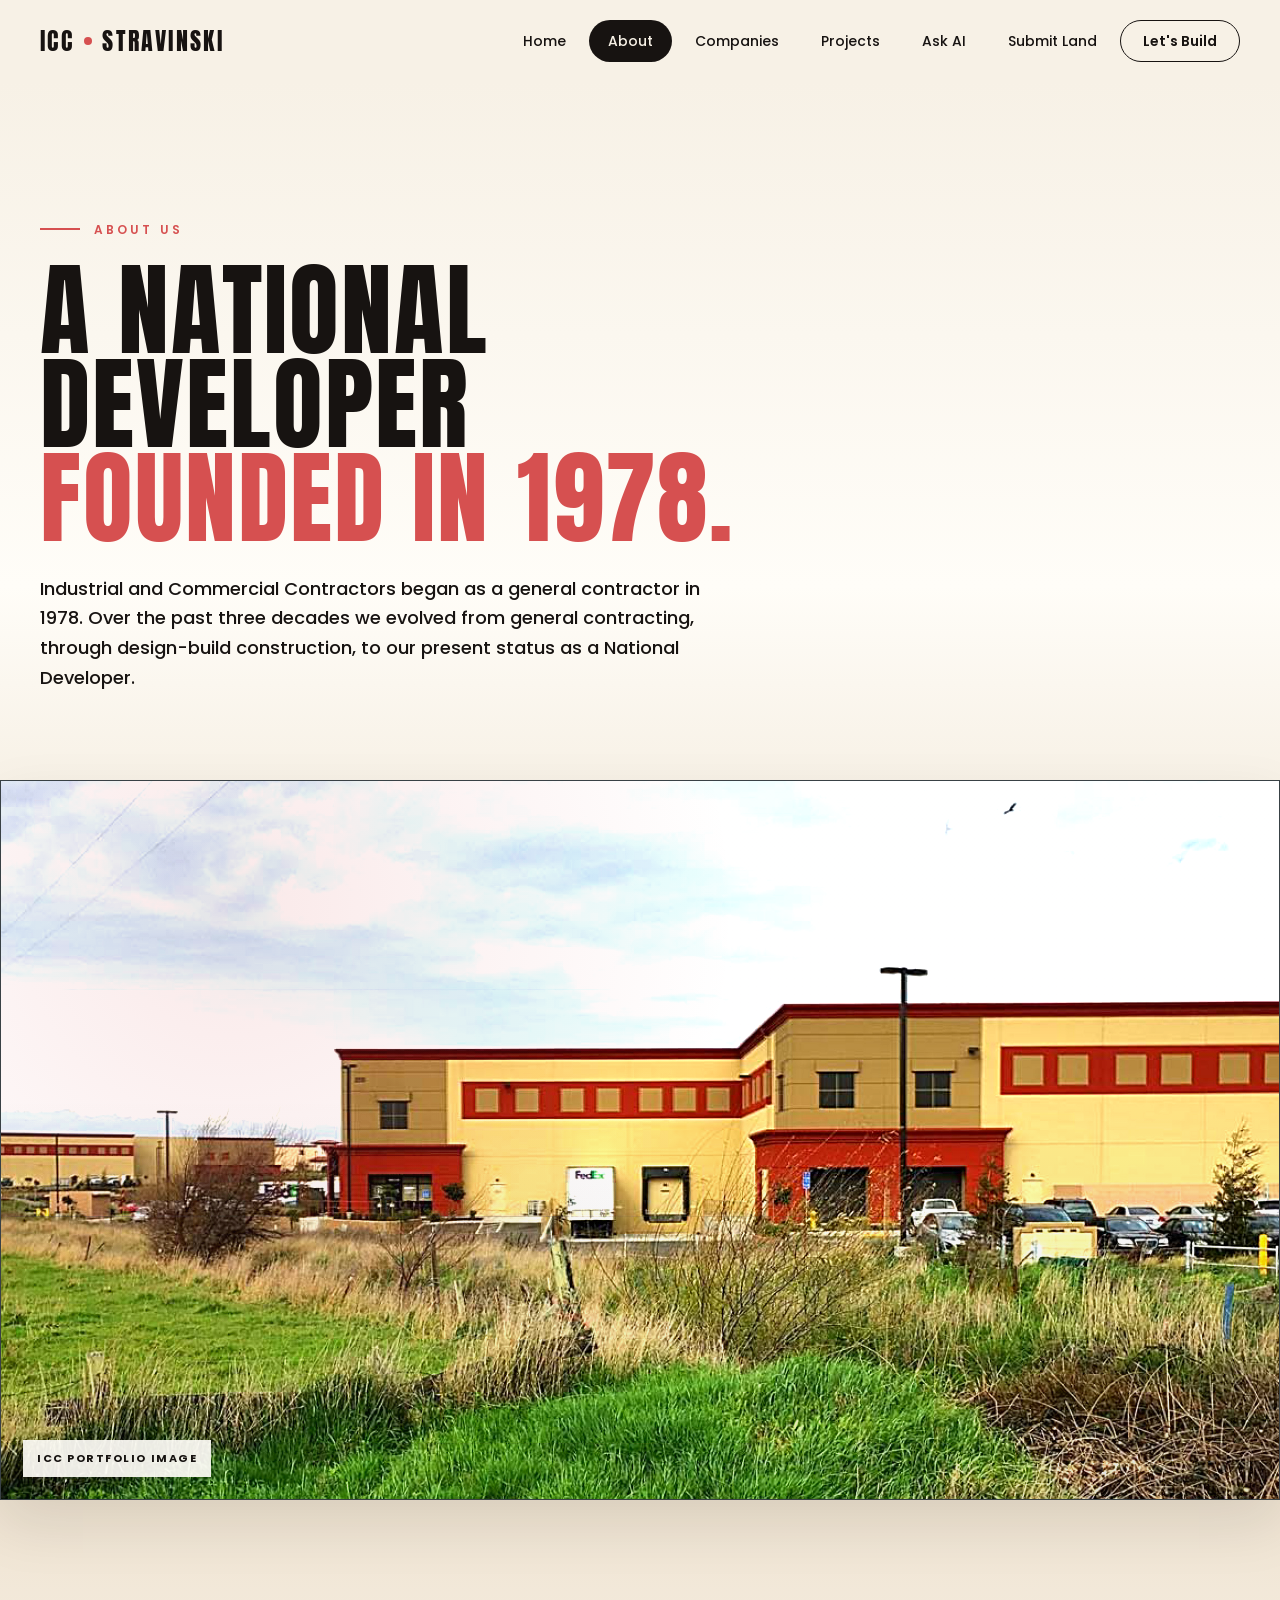
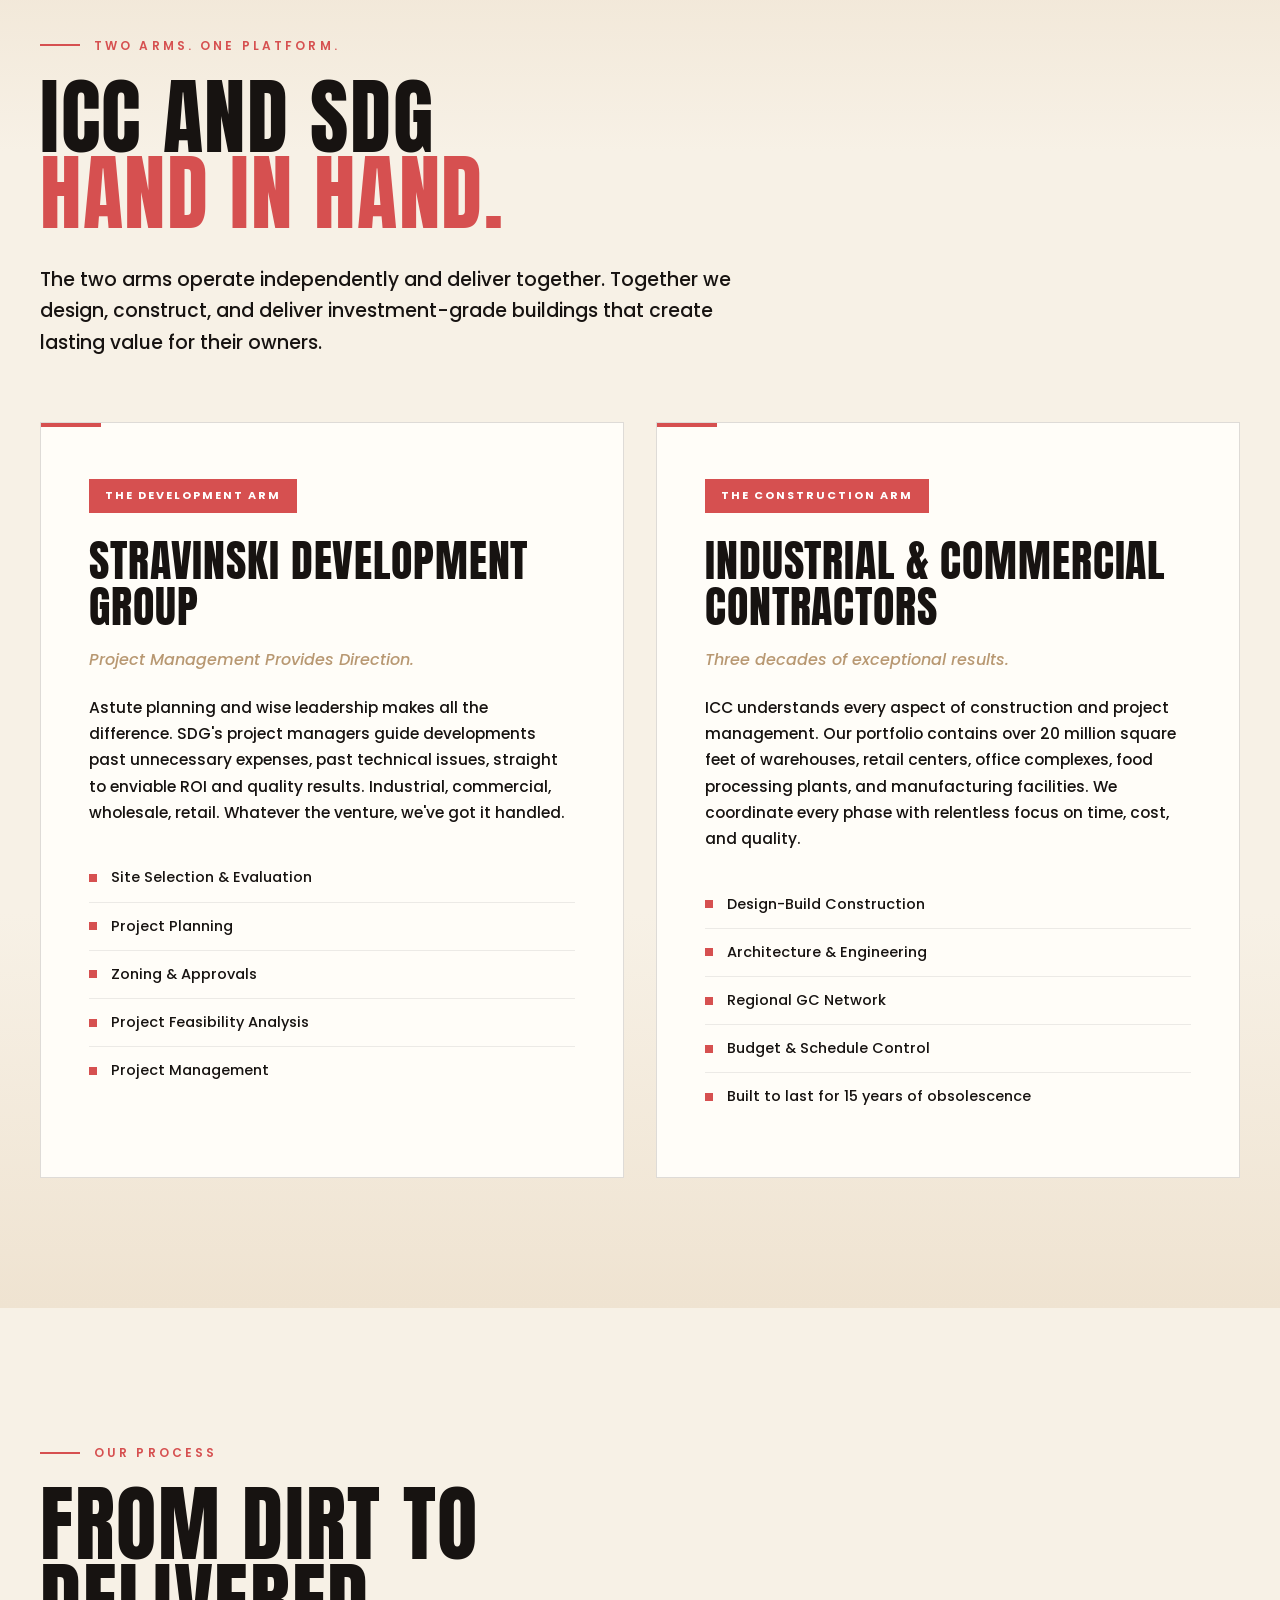
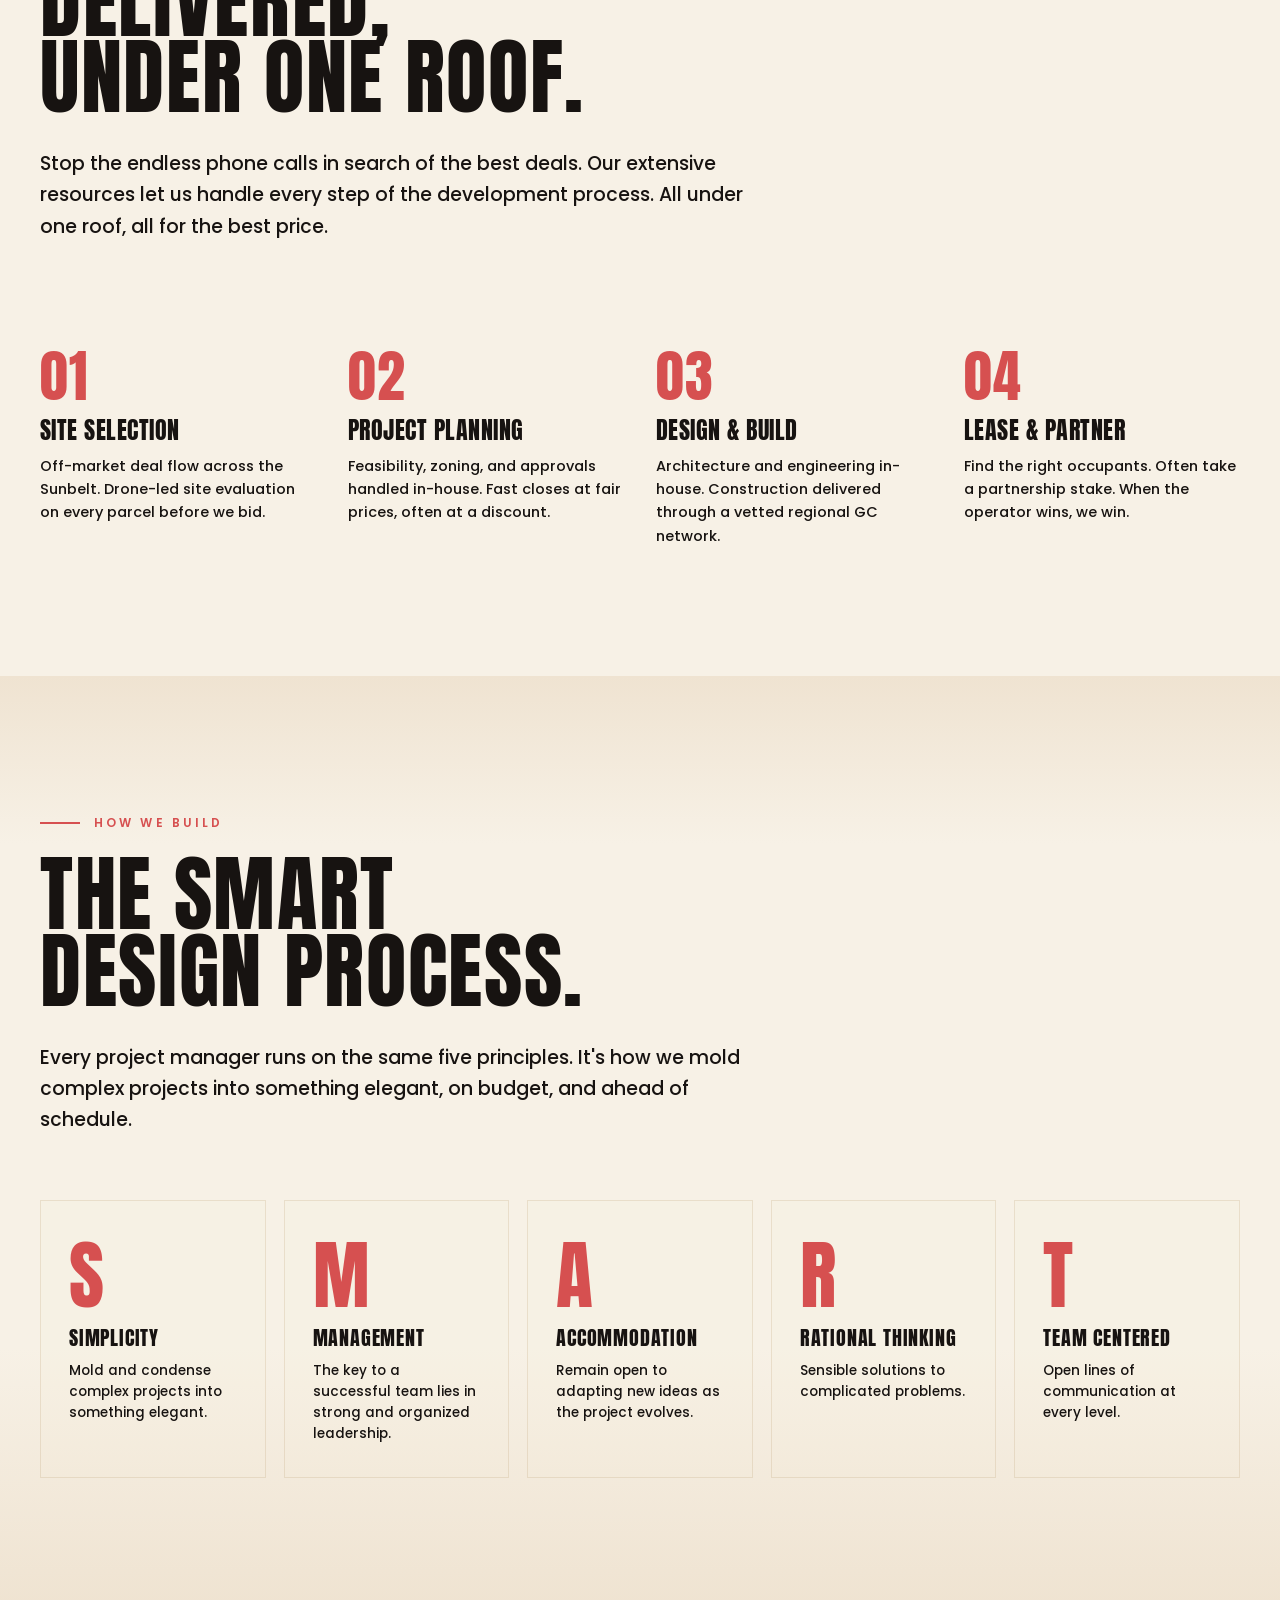
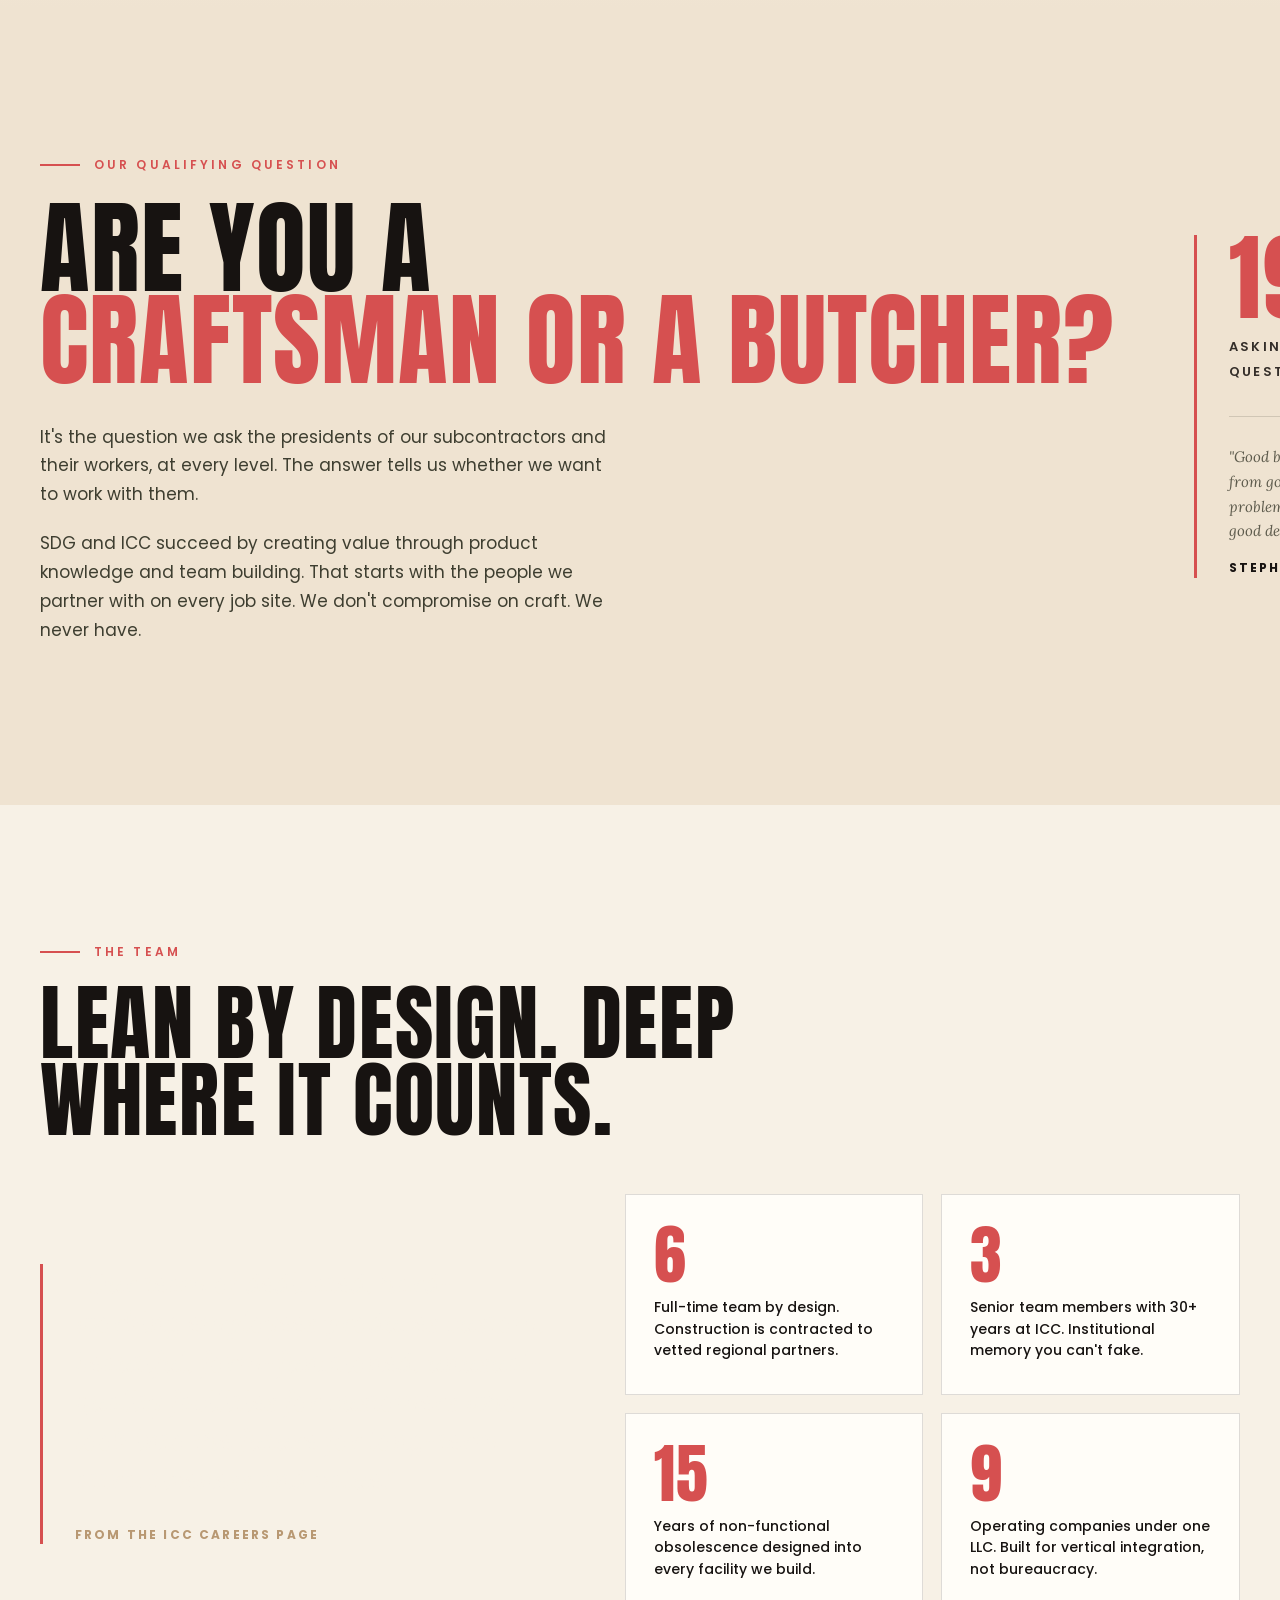
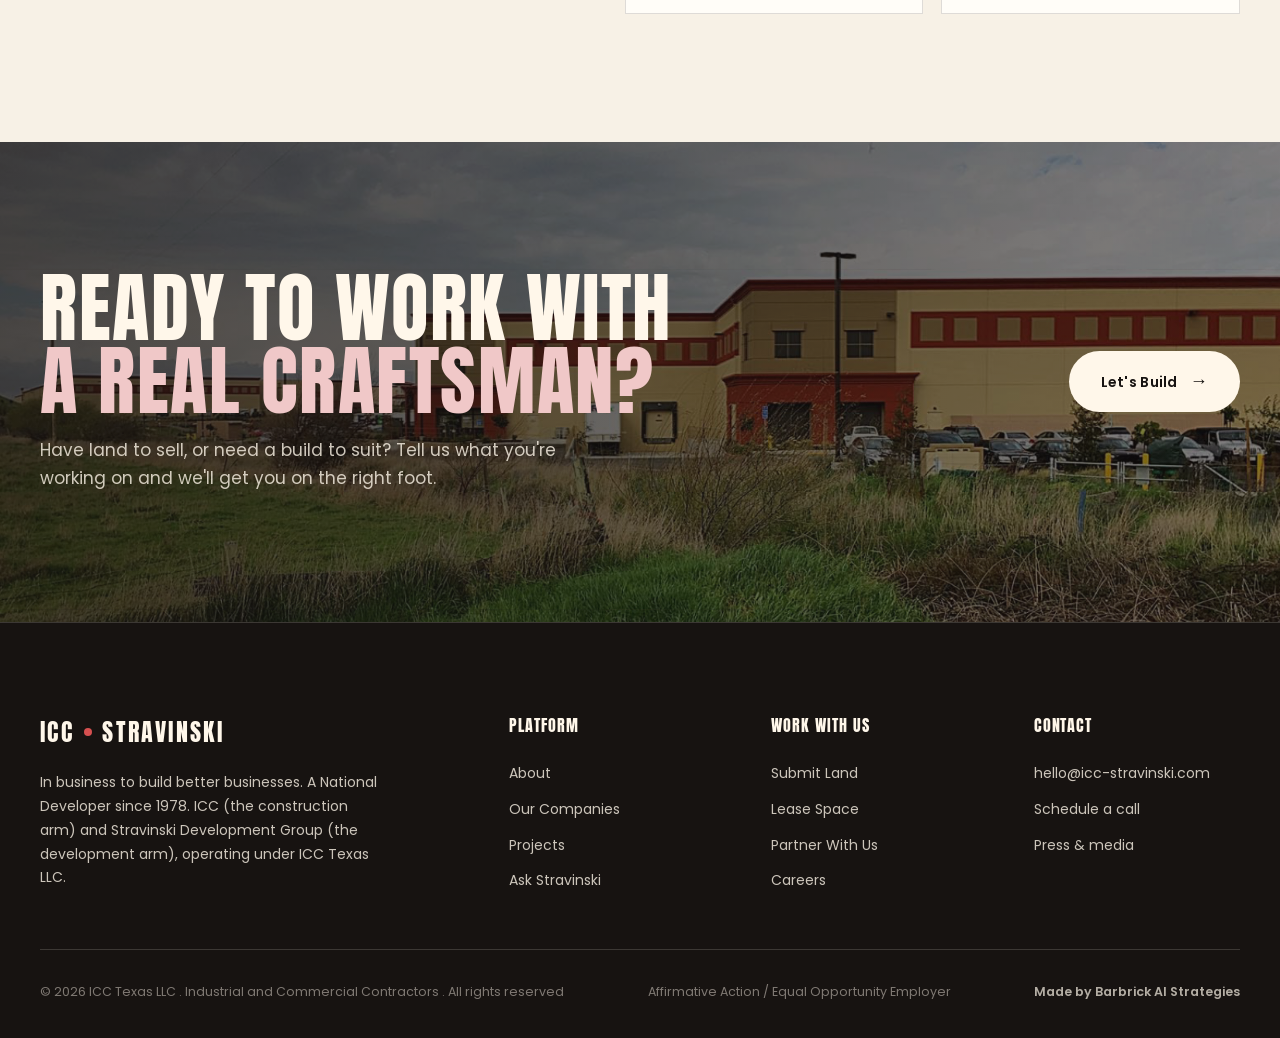
==== commit 4d01e238: "Add Barbrick AI Strategies footer credit" ====
--- a/about.html
+++ b/about.html
@@ -251,6 +251,7 @@
     <div class="foot-bottom">
       <span>© 2026 ICC Texas LLC . Industrial and Commercial Contractors . All rights reserved</span>
       <span>Affirmative Action / Equal Opportunity Employer</span>
+      <span class="site-credit">Made by Barbrick AI Strategies</span>
     </div>
   </div>
 </footer>
--- a/styles.css
+++ b/styles.css
@@ -1783,6 +1783,10 @@
   color: rgba(255,247,234,0.45);
   border-top-color: rgba(255,247,234,0.16);
 }
+.site-credit {
+  color: rgba(255,247,234,0.68);
+  font-weight: 600;
+}
 footer {
   border-top-color: rgba(255,247,234,0.16);
 }
@@ -1841,6 +1845,19 @@
   margin-top: -2px;
 }
 .cta-strip {
+  margin-top: -1px;
+}
+.page-header-estimator {
+  padding-bottom: 155px;
+  background:
+    linear-gradient(180deg,
+      var(--ivory) 0%,
+      var(--paper) 52%,
+      var(--paper-warm) 72%,
+      rgba(86,68,55,0.56) 90%,
+      #171311 100%);
+}
+.page-header-estimator + .estimator {
   margin-top: -1px;
 }
 .hero .actions .btn-land {
